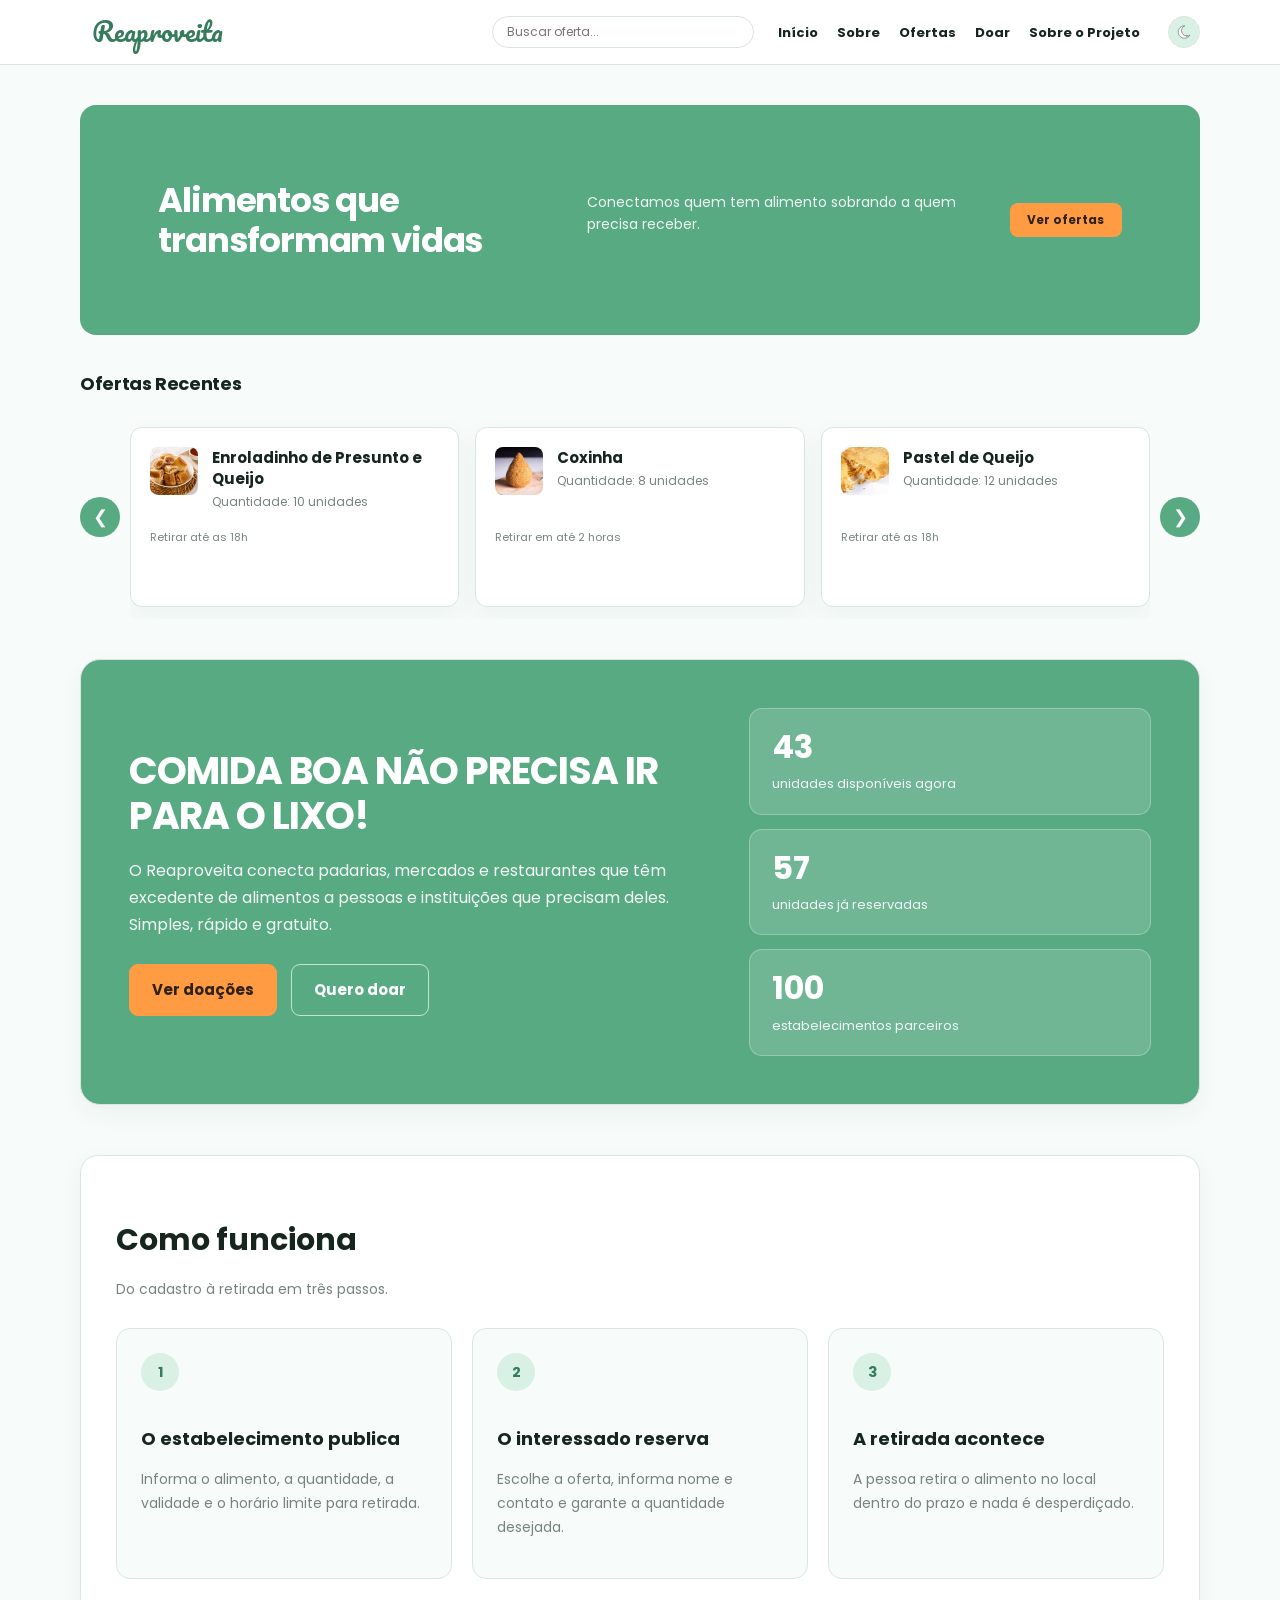
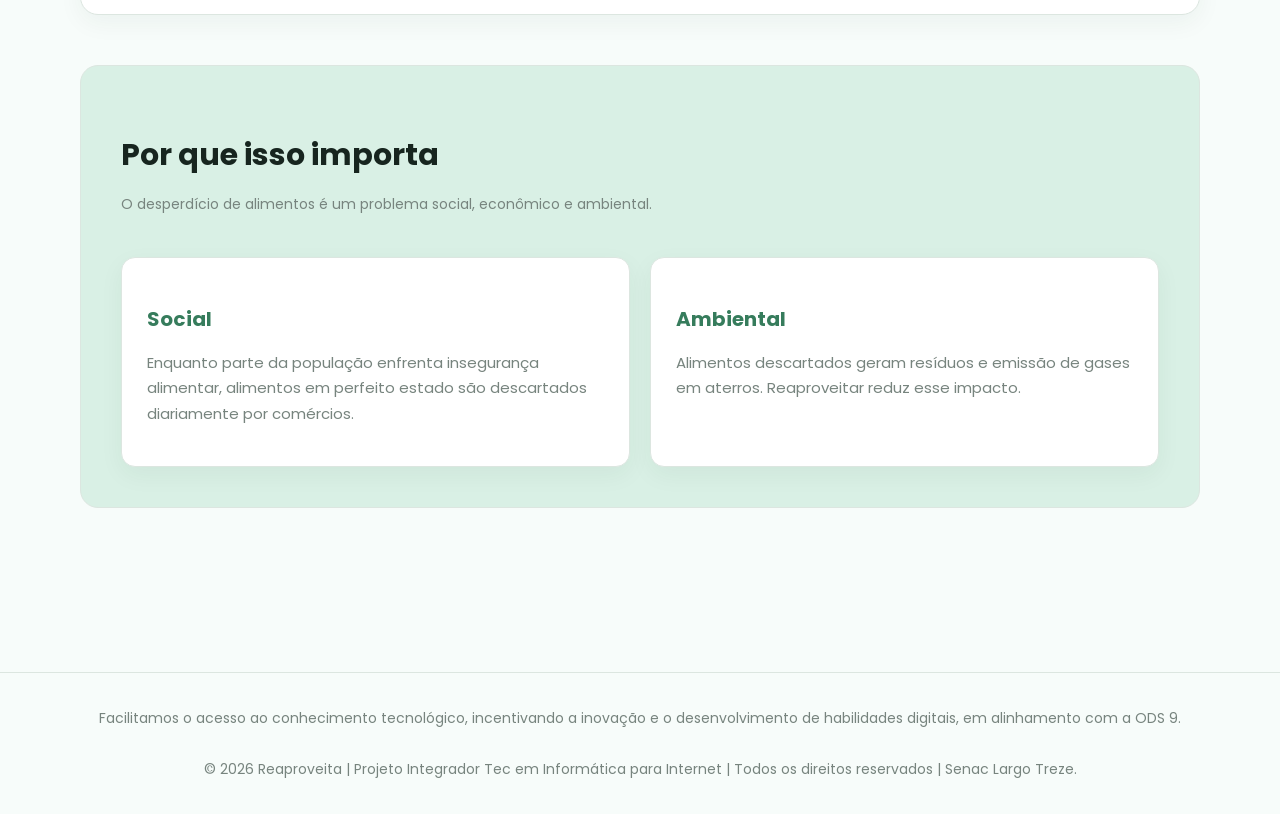
==== index.html @ 5d3aa8cd "ofertas atualizado" ====
<!doctype html>
<html lang="pt-BR">
  <head>
    <title>Reaproveita</title>
    <meta charset="UTF-8" />
    <meta name="viewport" content="width=device-width, initial-scale=1.0" />
    <link rel="stylesheet" href="./css/inicio.css" />
  </head>

  <body>
    <header class="cima">
      <nav class="menu">
        <h1>Reaproveita</h1>

        <div class="caixa-busca">
          <input
            type="text"
            id="campoBusca"
            placeholder="Buscar oferta..."
            class="pesquisa"
          />
          <div id="resultadosBusca" class="resultados-busca"></div>
        </div>

        <div class="linksMenu" id="linksMenu">
          <a href="#guias">Início</a>
          <a href="#Sobre">Sobre</a>
          <a href="html/ofertas.html">Ofertas</a>
          <a href="html/cadastro.html">Doar</a>
          <a href="html/sobreprojeto.html">Sobre o Projeto</a>
        </div>

        <div class="controlesMobile">
          <button id="btnTema" class="btn-tema">
            <img
              id="iconeTema"
              src="./assets/icons/lua.svg"
              alt="Alternar Tema"
              class="img-tema"
            />
          </button>
          <button id="btnMenu" class="btnMenu">&#9776;</button>
        </div>
      </nav>
    </header>

    <main>
      <section id="guias" class="secao">
        <div class="formacao-card">
          <div class="formacao-info">
            <a href="html/ofertas.html">
              <h3>Alimentos que transformam vidas</h3>
              <p>
                Conectamos quem tem alimento sobrando a quem precisa receber.
              </p>
              <div class="cardin">
                <p>Ver ofertas</p>
              </div>
            </a>
          </div>
        </div>
        <h1>Ofertas Recentes</h1>

        <div class="carrossel-container">
          <button id="btnVoltar" class="btn-carrossel">&#10094;</button>

          <div class="cardOfertas" id="sliderOfertas">
            <div class="comidas-item">
              <div class="comidas-info">
                <img
                  src="./assets/img/360_F_105630896_juHF5aD5RMDinjacDCPWgnbR1yLCgklG.webp"
                  alt="Enroladinho de Presunto e Queijo"
                  class="comidas-foto"
                />
                <h2>Enroladinho de Presunto e Queijo</h2>
                <p>Quantidade: 10 unidades</p>
                <span>Retirar até as 18h</span>
              </div>
            </div>

            <div class="comidas-item">
              <div class="comidas-info">
                <img
                  src="./assets/img/images.jfif"
                  alt="Coxinha"
                  class="comidas-foto"
                />
                <h2>Coxinha</h2>
                <p>Quantidade: 8 unidades</p>
                <span>Retirar em até 2 horas</span>
              </div>
            </div>

            <div class="comidas-item">
              <div class="comidas-info">
                <img
                  src="./assets/img/Vvvl530dn0NRUcRizcvdFp7LNiB96g0C30eIQgoT.jpg"
                  alt="Pastel de Queijo"
                  class="comidas-foto"
                />
                <h2>Pastel de Queijo</h2>
                <p>Quantidade: 12 unidades</p>
                <span>Retirar até as 18h</span>
              </div>
            </div>

            <div class="comidas-item">
              <div class="comidas-info">
                <img
                  src="./assets/img/paoqueijo.jpg"
                  alt="Pão de Queijo"
                  class="comidas-foto"
                />
                <h2>Pão de Queijo</h2>
                <p>Quantidade: 15 unidades</p>
                <span>Retirar até as 17h</span>
              </div>
            </div>

            <div class="comidas-item">
              <div class="comidas-info">
                <img
                  src="./assets/img/esfihacarne.avif"
                  alt="Esfiha de Carne"
                  class="comidas-foto"
                />
                <h2>Esfiha de Carne</h2>
                <p>Quantidade: 20 unidades</p>
                <span>Retirar em até 3 horas</span>
              </div>
            </div>

            <div class="comidas-item">
              <div class="comidas-info">
                <img
                  src="./assets/img/cenoura.jfif"
                  alt="Bolo de Cenoura"
                  class="comidas-foto"
                />
                <h2>Bolo de Cenoura</h2>
                <p>Quantidade: 1 bolo</p>
                <span>Retirar até as 19h</span>
              </div>
            </div>

            <div class="comidas-item">
              <div class="comidas-info">
                <img
                  src="./assets/img/torta.webp"
                  alt="Torta de Frango"
                  class="comidas-foto"
                />
                <h2>Torta de Frango</h2>
                <p>Quantidade: 5 fatias</p>
                <span>Retirar até as 16h</span>
              </div>
            </div>

            <div class="comidas-item">
              <div class="comidas-info">
                <img
                  src="./assets/img/croi.jpg"
                  alt="Croissant"
                  class="comidas-foto"
                />
                <h2>Croissant</h2>
                <p>Quantidade: 6 unidades</p>
                <span>Retirar em até 1 hora</span>
              </div>
            </div>

            <div class="comidas-item">
              <div class="comidas-info">
                <img
                  src="./assets/img/quiche.avif"
                  alt="Quiche de Alho-poró"
                  class="comidas-foto"
                />
                <h2>Quiche de Alho-poró</h2>
                <p>Quantidade: 4 fatias</p>
                <span>Retirar até as 20h</span>
              </div>
            </div>
          </div>

          <button id="btnAvancar" class="btn-carrossel">&#10095;</button>
        </div>

        <section class="hero">
          <div>
            <h2>COMIDA BOA NÃO PRECISA IR PARA O LIXO!</h2>
            <p>
              O Reaproveita conecta padarias, mercados e restaurantes que têm
              excedente de alimentos a pessoas e instituições que precisam
              deles. Simples, rápido e gratuito.
            </p>
            <div class="acoes">
              <a class="btn btn-laranja" href="html/ofertas.html"
                >Ver doações</a
              >
              <a class="btn btn-claro" href="html/cadastro.html">Quero doar</a>
            </div>
          </div>
          <div class="hero-numeros">
            <div class="numero">
              <strong id="numDisponiveis">43</strong
              ><span>unidades disponíveis agora</span>
            </div>
            <div class="numero">
              <strong id="numSalvas">57</strong
              ><span>unidades já reservadas</span>
            </div>
            <div class="numero">
              <strong id="numLocais">100</strong
              ><span>estabelecimentos parceiros</span>
            </div>
          </div>
        </section>

        <section class="funci">
          <h2>Como funciona</h2>
          <p class="subtitulo">Do cadastro à retirada em três passos.</p>
          <div class="grade-3">
            <div class="caixa">
              <span class="passo-num">1</span>
              <h3>O estabelecimento publica</h3>
              <p>
                Informa o alimento, a quantidade, a validade e o horário limite
                para retirada.
              </p>
            </div>
            <div class="caixa">
              <span class="passo-num">2</span>
              <h3>O interessado reserva</h3>
              <p>
                Escolhe a oferta, informa nome e contato e garante a quantidade
                desejada.
              </p>
            </div>
            <div class="caixa">
              <span class="passo-num">3</span>
              <h3>A retirada acontece</h3>
              <p>
                A pessoa retira o alimento no local dentro do prazo e nada é
                desperdiçado.
              </p>
            </div>
          </div>
        </section>

        <section id="Sobre" class="sobre">
          <div class="set">
            <div class="dell">
              <h2>Por que isso importa</h2>
              <p class="subtitulo">
                O desperdício de alimentos é um problema social, econômico e
                ambiental.
              </p>
            </div>

            <div class="grade-2">
              <div class="caixa">
                <h3>Social</h3>
                <p>
                  Enquanto parte da população enfrenta insegurança alimentar,
                  alimentos em perfeito estado são descartados diariamente por
                  comércios.
                </p>
              </div>

              <div class="caixa">
                <h3>Ambiental</h3>
                <p>
                  Alimentos descartados geram resíduos e emissão de gases em
                  aterros. Reaproveitar reduz esse impacto.
                </p>
              </div>
            </div>
          </div>
        </section>
      </section>
    </main>

    <footer id="suporte" class="rodape">
      <p>
        Facilitamos o acesso ao conhecimento tecnológico, incentivando a
        inovação e o desenvolvimento de habilidades digitais, em alinhamento com
        a ODS 9.
      </p>
      <p>
        &copy; 2026 Reaproveita | Projeto Integrador Tec em Informática para
        Internet | Todos os direitos reservados | Senac Largo Treze.
      </p>
    </footer>
    <div id="modalReserva" class="modal-overlay">
      <div class="modal-box">
        <button id="fecharModal" class="btn-fechar">&times;</button>
        <div class="modal-conteudo">
          <img id="modalImg" src="" alt="Produto" class="modal-img" />
          <div class="modal-info">
            <h2 id="modalTitulo">Nome do Produto</h2>
            <p id="modalDesc">Descrição...</p>
            <form class="form-reserva">
              <input type="text" placeholder="Seu Nome" required />
              <input type="tel" placeholder="Seu WhatsApp" required />
              <button
                type="button"
                class="btn btn-laranja w-100"
                id="btnConfirmarReserva"
              >
                Confirmar Reserva
              </button>
            </form>
          </div>
        </div>
      </div>
    </div>
    <script src="./javascript/script.js"></script>
  </body>
</html>
---- css/inicio.css ----
@import url("../css/base.css");

.secao {
  padding: 40px 0 64px;
}

.secao > h2:empty {
  display: none;
}

.secao > h1 {
  margin: 35px 0 16px;
  font-size: 18px;
  font-weight: 600;
  letter-spacing: -0.02em;
}

.hero {
  display: flex;
  align-items: center;
  justify-content: space-between;
  gap: 40px;
  margin: 40px 0;
  padding: 48px;
  background: var(--verde);
  color: #ffffff;
  border: 1px solid var(--borda);
  border-radius: 20px;
  box-shadow: var(--sombra);
}

.hero > div:first-child {
  flex: 1.3;
}

.hero h2 {
  max-width: 580px;
  margin: 0 0 18px;
  font-size: 38px;
  line-height: 1.2;
  letter-spacing: -1px;
}

.hero p {
  max-width: 580px;
  margin: 0 0 26px;
  color: rgb(255 255 255 / 92%);
  font-size: 16px;
  line-height: 1.7;
}

.hero .acoes {
  display: flex;
  align-items: center;
  gap: 14px;
}

.hero .btn {
  display: inline-block;
  padding: 13px 22px;
  border: 1px solid transparent;
  border-radius: 9px;
  font-size: 15px;
  font-weight: 700;
  text-align: center;
  text-decoration: none;
  transition:
    transform 0.2s,
    background 0.2s;
}

.hero .btn:hover {
  transform: translateY(-3px);
}

.hero .btn-laranja {
  background: var(--laranja);
  color: #302116;
  border-color: var(--laranja);
}

.hero .btn-laranja:hover {
  background: #ffad61;
}

.hero .btn-claro {
  background: transparent;
  color: #ffffff;
  border-color: rgb(255 255 255 / 65%);
}

.hero .btn-claro:hover {
  background: rgb(255 255 255 / 12%);
}

.hero-numeros {
  flex: 0.9;
  display: flex;
  flex-direction: column;
  gap: 14px;
}

.hero .numero {
  padding: 19px 22px;
  background: rgb(255 255 255 / 15%);
  border: 1px solid rgb(255 255 255 / 25%);
  border-radius: 13px;
  transition:
    background 0.2s,
    transform 0.2s;
}

.hero .numero:hover {
  background: rgb(255 255 255 / 23%);
  transform: translateX(4px);
}

.hero .numero strong {
  display: block;
  margin-bottom: 6px;
  font-size: 32px;
  font-weight: 800;
  line-height: 1.2;
}

.hero .numero span {
  color: rgb(255 255 255 / 90%);
  font-size: 13px;
  line-height: 1.5;
}

.formacao-card {
  display: flex;
  min-height: 230px;
  align-items: center;
  padding: 38px 7%;
  overflow: hidden;
  border-radius: 16px;
  background: var(--verde);
  color: #ffffff;
}

.formacao-info {
  width: 100%;
}

.formacao-info > a {
  display: flex;
  flex-wrap: wrap;
  align-items: center;
  justify-content: space-between;
  column-gap: 5%;
  color: inherit;
  text-decoration: none;
}

.formacao-info h3 {
  flex: 1 1 45%;
  max-width: 380px;
  margin: 0;
  font-size: clamp(25px, 3vw, 34px);
  font-weight: 700;
  line-height: 1.18;
  letter-spacing: -0.035em;
}

.formacao-info > a > p {
  flex: 1 1 35%;
  margin: 0 0 14px;
  color: rgb(255 255 255 / 90%);
  font-size: 14px;
}

.cardin {
  margin-left: auto;
  min-width: 112px;
  padding: 7px 16px;
  border-radius: 8px;
  background: var(--laranja);
  color: #302116;
  text-align: center;
  transition:
    background 160ms,
    transform 160ms;
}

.formacao-info > a:hover .cardin {
  transform: translateY(-2px);
  background: #ffad62;
}

.cardin p {
  margin: 0;
  font-size: 12px;
  font-weight: 700;
}

.carrossel-container {
  display: flex;
  align-items: center;
  position: relative;
  width: 100%;
  margin-top: 10px;
  gap: 10px;
}

.btn-carrossel {
  display: flex;
  flex-shrink: 0;
  align-items: center;
  justify-content: center;
  width: 40px;
  height: 40px;
  border: none;
  border-radius: 50%;
  background: var(--verde);
  color: #ffffff;
  font-size: 18px;
  cursor: pointer;
  transition: background 160ms;
}

.btn-carrossel:hover {
  background: var(--verde-escuro);
}

#btnVoltar,
#btnAvancar {
  margin: 0;
}

.cardOfertas {
  display: flex;
  flex: 10;
  min-width: 0;
  gap: 16px;
  overflow-x: hidden;
  scroll-behavior: smooth;
  padding-top: 12px;
  padding-bottom: 12px;
}

.cardOfertas.arrastando {
  scroll-behavior: auto;
  cursor: grab;
}

.cardOfertas.arrastando:active {
  cursor: grabbing;
}

.comidas-item {
  flex: 0 0 calc((100% - 32px) / 3);
  min-width: 0;
  min-height: 180px;
  padding: 19px;
  border: 1px solid var(--borda);
  border-radius: 12px;
  background: var(--branco);
  box-shadow: var(--sombra);
  transition:
    border-color 160ms,
    transform 160ms,
    background 200ms;
  user-select: none;
}

.comidas-item:hover {
  transform: translateY(-1.5px);
  border-color: var(--verde);
}

.comidas-info {
  position: relative;
  min-height: 100px;
  padding-left: 62px;
  padding-bottom: 22px;
}

.comidas-foto {
  position: absolute;
  top: 0;
  left: 0;
  width: 48px;
  height: 48px;
  border-radius: 8px;
  object-fit: cover;
}

.comidas-info h2 {
  margin: 0 0 3px;
  font-size: 15px;
  font-weight: 600;
  line-height: 1.4;
}

.comidas-info p {
  margin: 0;
  color: var(--texto-suave);
  font-size: 12px;
}

.comidas-info span {
  position: absolute;
  bottom: 0;
  left: 0;
  color: var(--texto-suave);
  font-size: 11px;
}

.funci {
  margin: 50px 0;
  padding: 35px;
  background: var(--branco);
  border: 1px solid var(--borda);
  border-radius: 18px;
  box-shadow: var(--sombra);
}

.funci > h2 {
  margin-bottom: 10px;
  color: var(--texto);
  font-size: 30px;
}

.funci .subtitulo {
  margin-bottom: 28px;
  color: var(--texto-suave);
  line-height: 1.6;
}

.funci .grade-3 {
  display: flex;
  gap: 20px;
}

.funci .caixa {
  flex: 1;
  padding: 24px;
  background: var(--fundo);
  border: 1px solid var(--borda);
  border-radius: 14px;
  transition:
    transform 0.2s,
    box-shadow 0.2s;
}

.funci .caixa:hover {
  transform: translateY(-4px);
  box-shadow: var(--sombra);
}

.funci .passo-num {
  display: inline-flex;
  align-items: center;
  justify-content: center;
  width: 38px;
  height: 38px;
  margin-bottom: 16px;
  background: var(--verde-claro);
  color: var(--verde-escuro);
  border-radius: 50%;
  font-weight: 800;
}

.funci .caixa h3 {
  margin-bottom: 10px;
  color: var(--texto);
  font-size: 18px;
}

.funci .caixa p {
  color: var(--texto-suave);
  font-size: 14px;
  line-height: 1.7;
}

.sobre {
  margin: 50px 0;
  padding: 40px;
  background: var(--verde-claro);
  border: 1px solid var(--borda);
  border-radius: 18px;
}

.sobre .set {
  display: flex;
  flex-direction: column;
  gap: 28px;
}

.sobre .dell h2 {
  margin-bottom: 10px;
  color: var(--texto);
  font-size: 30px;
}

.sobre .subtitulo {
  color: var(--texto-suave);
  line-height: 1.6;
}

.sobre .grade-2 {
  display: flex;
  gap: 20px;
}

.sobre .caixa {
  flex: 1;
  padding: 25px;
  background: var(--branco);
  border: 1px solid var(--borda);
  border-radius: 14px;
  box-shadow: var(--sombra);
  transition: transform 0.2s;
}

.sobre .caixa:hover {
  transform: translateY(-4px);
}

.sobre .caixa h3 {
  margin-bottom: 12px;
  color: var(--verde-escuro);
  font-size: 20px;
}

.sobre .caixa p {
  color: var(--texto-suave);
  font-size: 15px;
  line-height: 1.7;
}

body.modo-escuro .hero {
  background: var(--branco);
  color: var(--texto);
  border-color: var(--borda);
}

body.modo-escuro .hero p,
body.modo-escuro .hero .numero span {
  color: var(--texto-suave);
}

body.modo-escuro .hero .numero {
  background: var(--fundo);
  border-color: var(--borda);
}

body.modo-escuro .hero .numero:hover {
  background: var(--verde-claro);
}

body.modo-escuro .hero .btn-claro {
  color: var(--texto);
  border-color: var(--borda);
}

body.modo-escuro .funci,
body.modo-escuro .sobre {
  background: var(--branco);
}

body.modo-escuro .funci .caixa,
body.modo-escuro .sobre .caixa {
  background: var(--fundo);
}

@media (max-width: 768px) {
  .menu {
    gap: 12px;
    padding: 16px 24px;
  }

  .btn-tema {
    order: 2;
    margin-left: auto;
  }

  .caixa-busca {
    order: 3;
    width: 100%;
  }

  .menu a {
    order: 4;
    flex: 1 1 30%;
    text-align: center;
    padding: 8px 0;
    font-size: 13px;
    margin: 0;
  }

  .btn-carrossel {
    display: none;
  }

  .cardOfertas {
    overflow-x: auto;
    padding-bottom: 16px;
    gap: 16px;
    scroll-snap-type: x mandatory;
  }

  .comidas-item {
    flex: 0 0 85%;
    scroll-snap-align: center;
  }
}

@media (max-width: 480px) {
  .comidas-item {
    flex: 0 0 95%;
  }
}
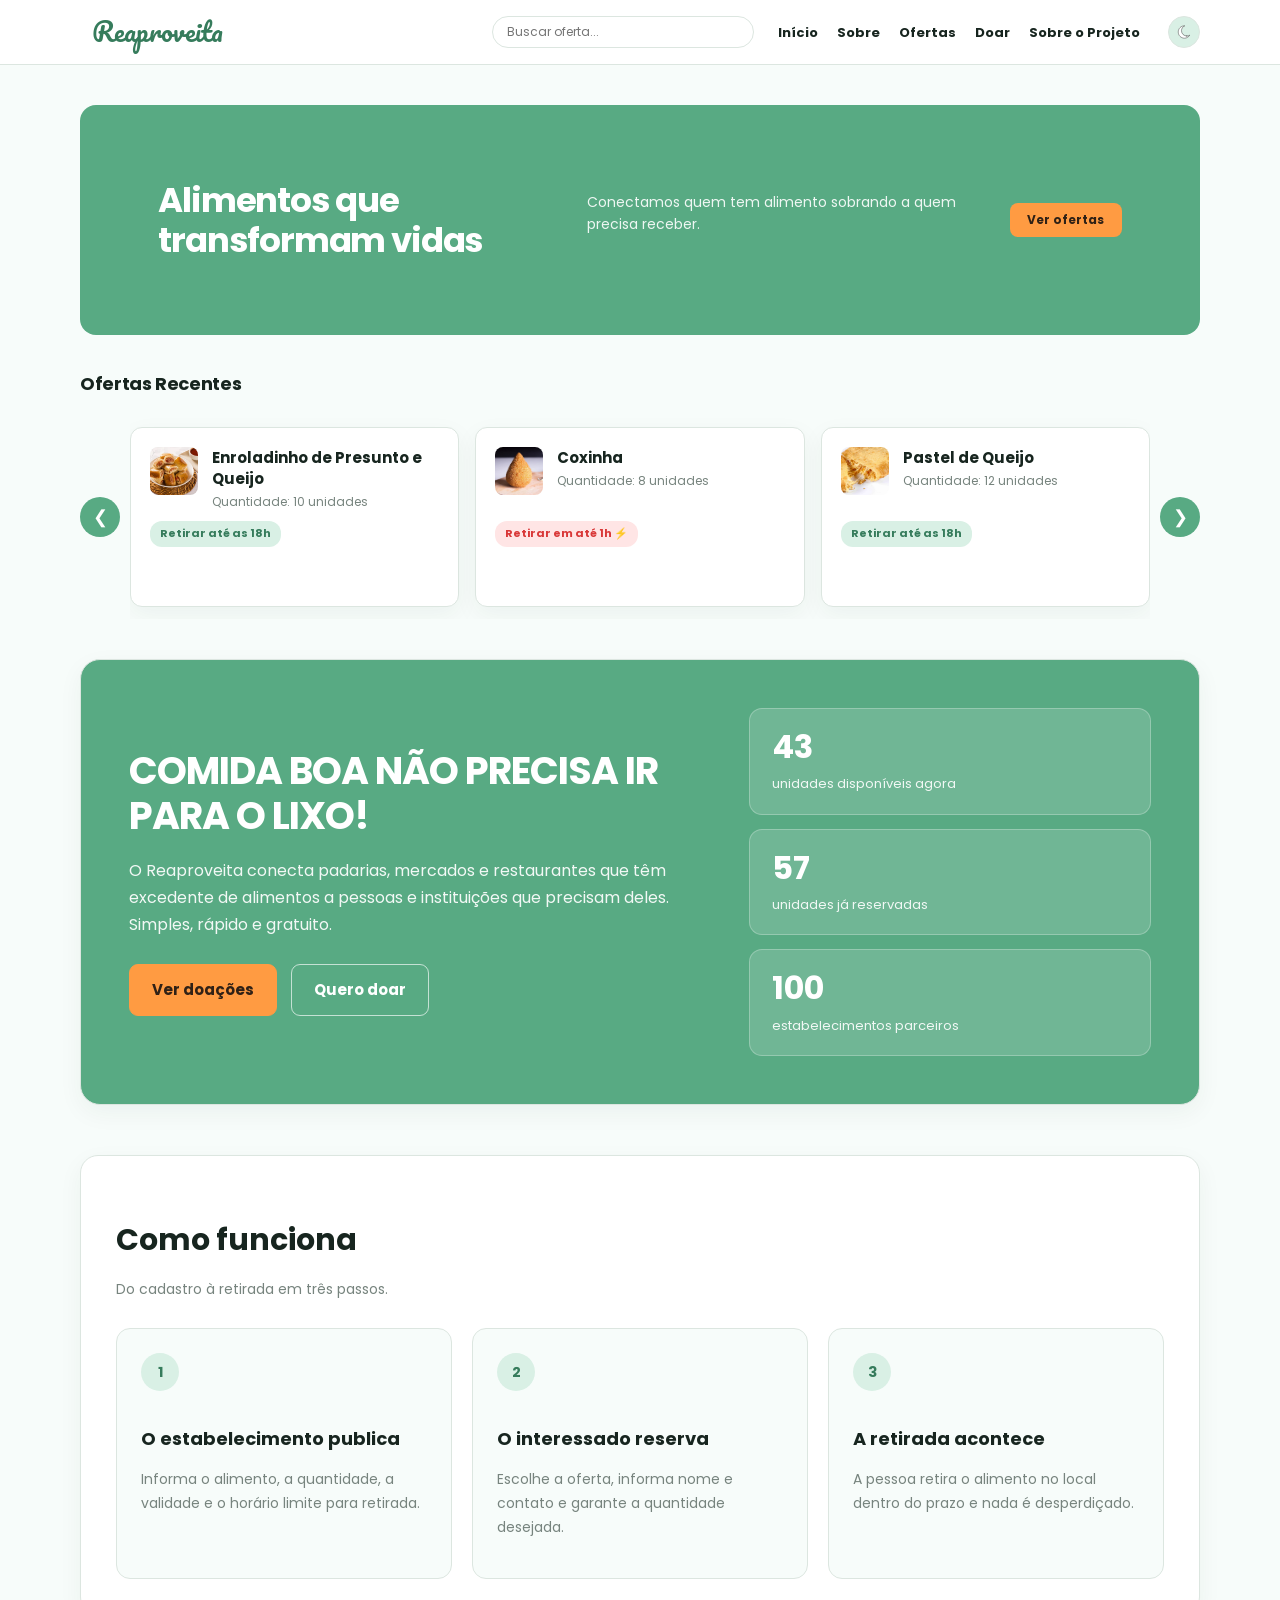
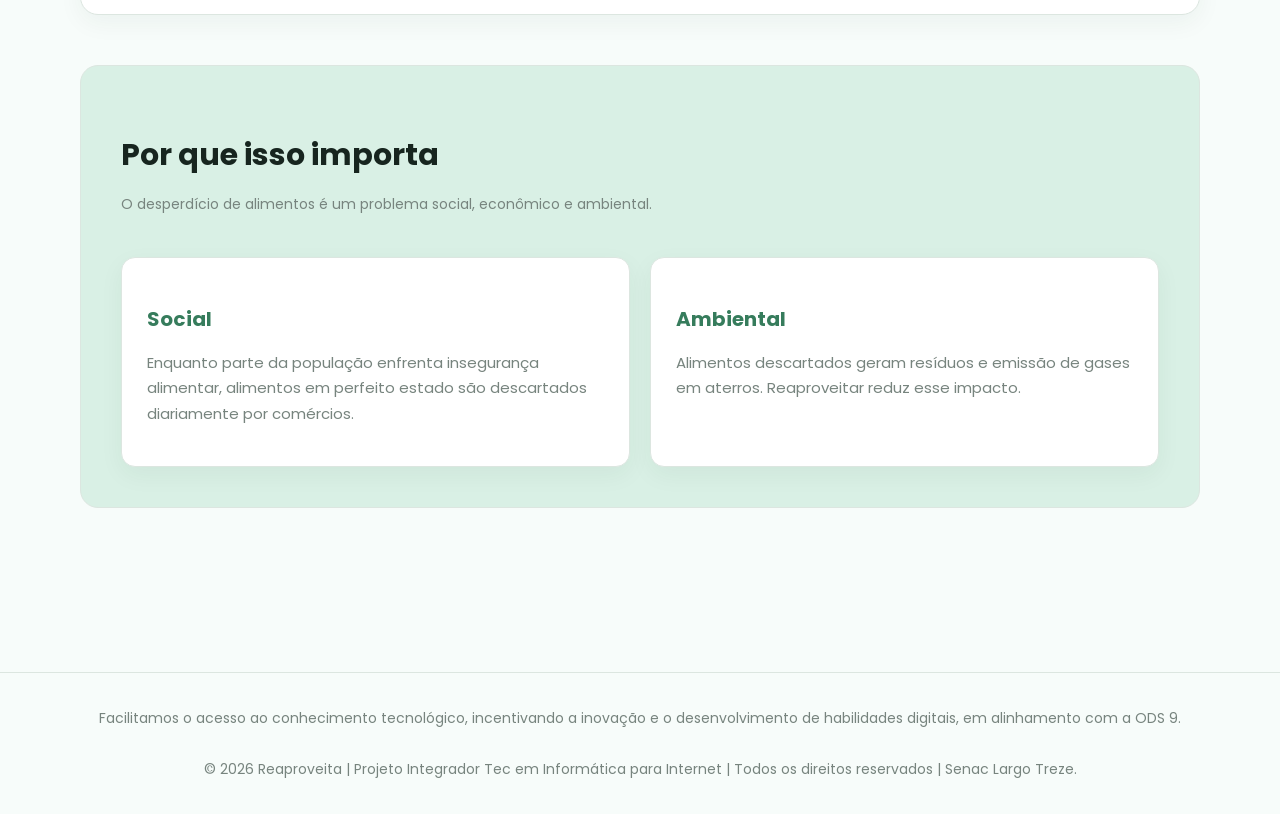
==== commit 35639e24: "barra de pesquisa atualizada + design" ====
--- a/index.html
+++ b/index.html
@@ -1,320 +1,270 @@
 <!doctype html>
 <html lang="pt-BR">
-  <head>
-    <title>Reaproveita</title>
-    <meta charset="UTF-8" />
-    <meta name="viewport" content="width=device-width, initial-scale=1.0" />
-    <link rel="stylesheet" href="./css/inicio.css" />
-  </head>
-
-  <body>
-    <header class="cima">
-      <nav class="menu">
-        <h1>Reaproveita</h1>
-
-        <div class="caixa-busca">
-          <input
-            type="text"
-            id="campoBusca"
-            placeholder="Buscar oferta..."
-            class="pesquisa"
-          />
-          <div id="resultadosBusca" class="resultados-busca"></div>
-        </div>
-
-        <div class="linksMenu" id="linksMenu">
-          <a href="#guias">Início</a>
-          <a href="#Sobre">Sobre</a>
-          <a href="html/ofertas.html">Ofertas</a>
-          <a href="html/cadastro.html">Doar</a>
-          <a href="html/sobreprojeto.html">Sobre o Projeto</a>
-        </div>
-
-        <div class="controlesMobile">
-          <button id="btnTema" class="btn-tema">
-            <img
-              id="iconeTema"
-              src="./assets/icons/lua.svg"
-              alt="Alternar Tema"
-              class="img-tema"
-            />
-          </button>
-          <button id="btnMenu" class="btnMenu">&#9776;</button>
-        </div>
-      </nav>
-    </header>
-
-    <main>
-      <section id="guias" class="secao">
-        <div class="formacao-card">
-          <div class="formacao-info">
-            <a href="html/ofertas.html">
-              <h3>Alimentos que transformam vidas</h3>
+
+<head>
+  <title>Reaproveita</title>
+  <meta charset="UTF-8" />
+  <meta name="viewport" content="width=device-width, initial-scale=1.0" />
+  <link rel="stylesheet" href="./css/inicio.css" />
+</head>
+
+<body>
+  <header class="cima">
+    <nav class="menu">
+      <h1>Reaproveita</h1>
+
+      <div class="caixa-busca">
+        <input type="text" id="campoBusca" placeholder="Buscar oferta..." class="pesquisa" />
+        <div id="resultadosBusca" class="resultados-busca"></div>
+      </div>
+
+      <div class="linksMenu" id="linksMenu">
+        <a href="#guias">Início</a>
+        <a href="#Sobre">Sobre</a>
+        <a href="html/ofertas.html">Ofertas</a>
+        <a href="html/cadastro.html">Doar</a>
+        <a href="html/sobreprojeto.html">Sobre o Projeto</a>
+      </div>
+
+      <div class="controlesMobile">
+        <button id="btnTema" class="btn-tema">
+          <img id="iconeTema" src="./assets/icons/lua.svg" alt="Alternar Tema" class="img-tema" />
+        </button>
+        <button id="btnMenu" class="btnMenu">&#9776;</button>
+      </div>
+    </nav>
+  </header>
+
+  <main>
+    <section id="guias" class="secao">
+      <div class="formacao-card">
+        <div class="formacao-info">
+          <a href="html/ofertas.html">
+            <h3>Alimentos que transformam vidas</h3>
+            <p>
+              Conectamos quem tem alimento sobrando a quem precisa receber.
+            </p>
+            <div class="cardin">
+              <p>Ver ofertas</p>
+            </div>
+          </a>
+        </div>
+      </div>
+      <h1>Ofertas Recentes</h1>
+
+      <div class="carrossel-container">
+        <button id="btnVoltar" class="btn-carrossel">&#10094;</button>
+
+        <div class="cardOfertas" id="sliderOfertas">
+          <div class="comidas-item">
+            <div class="comidas-info">
+              <img src="./assets/img/360_F_105630896_juHF5aD5RMDinjacDCPWgnbR1yLCgklG.webp"
+                alt="Enroladinho de Presunto e Queijo" class="comidas-foto" />
+              <h2>Enroladinho de Presunto e Queijo</h2>
+              <p>Quantidade: 10 unidades</p>
+              <span class="badge-tempo">Retirar até as 18h</span>
+            </div>
+          </div>
+
+          <div class="comidas-item">
+            <div class="comidas-info">
+              <img src="./assets/img/images.jfif" alt="Coxinha" class="comidas-foto" />
+              <h2>Coxinha</h2>
+              <p>Quantidade: 8 unidades</p>
+              <span class="badge-tempo badge-urgente">Retirar em até 1h ⚡</span>
+            </div>
+          </div>
+
+          <div class="comidas-item">
+            <div class="comidas-info">
+              <img src="./assets/img/Vvvl530dn0NRUcRizcvdFp7LNiB96g0C30eIQgoT.jpg" alt="Pastel de Queijo"
+                class="comidas-foto" />
+              <h2>Pastel de Queijo</h2>
+              <p>Quantidade: 12 unidades</p>
+              <span class="badge-tempo">Retirar até as 18h</span>
+            </div>
+          </div>
+
+          <div class="comidas-item">
+            <div class="comidas-info">
+              <img src="./assets/img/paoqueijo.jpg" alt="Pão de Queijo" class="comidas-foto" />
+              <h2>Pão de Queijo</h2>
+              <p>Quantidade: 15 unidades</p>
+              <span class="badge-tempo">Retirar até as 17h</span>
+            </div>
+          </div>
+
+          <div class="comidas-item">
+            <div class="comidas-info">
+              <img src="./assets/img/esfihacarne.avif" alt="Esfiha de Carne" class="comidas-foto" />
+              <h2>Esfiha de Carne</h2>
+              <p>Quantidade: 20 unidades</p>
+              <span class="badge-tempo">Retirar em até 3 horas</span>
+            </div>
+          </div>
+
+          <div class="comidas-item">
+            <div class="comidas-info">
+              <img src="./assets/img/cenoura.jfif" alt="Bolo de Cenoura" class="comidas-foto" />
+              <h2>Bolo de Cenoura</h2>
+              <p>Quantidade: 1 bolo</p>
+              <span class="badge-tempo">Retirar até as 19h</span>
+            </div>
+          </div>
+
+          <div class="comidas-item">
+            <div class="comidas-info">
+              <img src="./assets/img/torta.webp" alt="Torta de Frango" class="comidas-foto" />
+              <h2>Torta de Frango</h2>
+              <p>Quantidade: 5 fatias</p>
+              <span class="badge-tempo">Retirar até as 16h</span>
+            </div>
+          </div>
+
+          <div class="comidas-item">
+            <div class="comidas-info">
+              <img src="./assets/img/croi.jpg" alt="Croissant" class="comidas-foto" />
+              <h2>Croissant</h2>
+              <p>Quantidade: 6 unidades</p>
+              <span class="badge-tempo badge-urgente">Retirar em até 2h ⚡</span>
+            </div>
+          </div>
+
+          <div class="comidas-item">
+            <div class="comidas-info">
+              <img src="./assets/img/quiche.avif" alt="Quiche de Alho-poró" class="comidas-foto" />
+              <h2>Quiche de Alho-poró</h2>
+              <p>Quantidade: 4 fatias</p>
+              <span class="badge-tempo">Retirar até as 20h</span>
+            </div>
+          </div>
+        </div>
+
+        <button id="btnAvancar" class="btn-carrossel">&#10095;</button>
+      </div>
+
+      <section class="hero">
+        <div>
+          <h2>COMIDA BOA NÃO PRECISA IR PARA O LIXO!</h2>
+          <p>
+            O Reaproveita conecta padarias, mercados e restaurantes que têm
+            excedente de alimentos a pessoas e instituições que precisam
+            deles. Simples, rápido e gratuito.
+          </p>
+          <div class="acoes">
+            <a class="btn btn-laranja" href="html/ofertas.html">Ver doações</a>
+            <a class="btn btn-claro" href="html/cadastro.html">Quero doar</a>
+          </div>
+        </div>
+        <div class="hero-numeros">
+          <div class="numero">
+            <strong id="numDisponiveis">43</strong><span>unidades disponíveis agora</span>
+          </div>
+          <div class="numero">
+            <strong id="numSalvas">57</strong><span>unidades já reservadas</span>
+          </div>
+          <div class="numero">
+            <strong id="numLocais">100</strong><span>estabelecimentos parceiros</span>
+          </div>
+        </div>
+      </section>
+
+      <section class="funci">
+        <h2>Como funciona</h2>
+        <p class="subtitulo">Do cadastro à retirada em três passos.</p>
+        <div class="grade-3">
+          <div class="caixa">
+            <span class="passo-num">1</span>
+            <h3>O estabelecimento publica</h3>
+            <p>
+              Informa o alimento, a quantidade, a validade e o horário limite
+              para retirada.
+            </p>
+          </div>
+          <div class="caixa">
+            <span class="passo-num">2</span>
+            <h3>O interessado reserva</h3>
+            <p>
+              Escolhe a oferta, informa nome e contato e garante a quantidade
+              desejada.
+            </p>
+          </div>
+          <div class="caixa">
+            <span class="passo-num">3</span>
+            <h3>A retirada acontece</h3>
+            <p>
+              A pessoa retira o alimento no local dentro do prazo e nada é
+              desperdiçado.
+            </p>
+          </div>
+        </div>
+      </section>
+
+      <section id="Sobre" class="sobre">
+        <div class="set">
+          <div class="dell">
+            <h2>Por que isso importa</h2>
+            <p class="subtitulo">
+              O desperdício de alimentos é um problema social, econômico e
+              ambiental.
+            </p>
+          </div>
+
+          <div class="grade-2">
+            <div class="caixa">
+              <h3>Social</h3>
               <p>
-                Conectamos quem tem alimento sobrando a quem precisa receber.
+                Enquanto parte da população enfrenta insegurança alimentar,
+                alimentos em perfeito estado são descartados diariamente por
+                comércios.
               </p>
-              <div class="cardin">
-                <p>Ver ofertas</p>
-              </div>
-            </a>
-          </div>
-        </div>
-        <h1>Ofertas Recentes</h1>
-
-        <div class="carrossel-container">
-          <button id="btnVoltar" class="btn-carrossel">&#10094;</button>
-
-          <div class="cardOfertas" id="sliderOfertas">
-            <div class="comidas-item">
-              <div class="comidas-info">
-                <img
-                  src="./assets/img/360_F_105630896_juHF5aD5RMDinjacDCPWgnbR1yLCgklG.webp"
-                  alt="Enroladinho de Presunto e Queijo"
-                  class="comidas-foto"
-                />
-                <h2>Enroladinho de Presunto e Queijo</h2>
-                <p>Quantidade: 10 unidades</p>
-                <span>Retirar até as 18h</span>
-              </div>
-            </div>
-
-            <div class="comidas-item">
-              <div class="comidas-info">
-                <img
-                  src="./assets/img/images.jfif"
-                  alt="Coxinha"
-                  class="comidas-foto"
-                />
-                <h2>Coxinha</h2>
-                <p>Quantidade: 8 unidades</p>
-                <span>Retirar em até 2 horas</span>
-              </div>
-            </div>
-
-            <div class="comidas-item">
-              <div class="comidas-info">
-                <img
-                  src="./assets/img/Vvvl530dn0NRUcRizcvdFp7LNiB96g0C30eIQgoT.jpg"
-                  alt="Pastel de Queijo"
-                  class="comidas-foto"
-                />
-                <h2>Pastel de Queijo</h2>
-                <p>Quantidade: 12 unidades</p>
-                <span>Retirar até as 18h</span>
-              </div>
-            </div>
-
-            <div class="comidas-item">
-              <div class="comidas-info">
-                <img
-                  src="./assets/img/paoqueijo.jpg"
-                  alt="Pão de Queijo"
-                  class="comidas-foto"
-                />
-                <h2>Pão de Queijo</h2>
-                <p>Quantidade: 15 unidades</p>
-                <span>Retirar até as 17h</span>
-              </div>
-            </div>
-
-            <div class="comidas-item">
-              <div class="comidas-info">
-                <img
-                  src="./assets/img/esfihacarne.avif"
-                  alt="Esfiha de Carne"
-                  class="comidas-foto"
-                />
-                <h2>Esfiha de Carne</h2>
-                <p>Quantidade: 20 unidades</p>
-                <span>Retirar em até 3 horas</span>
-              </div>
-            </div>
-
-            <div class="comidas-item">
-              <div class="comidas-info">
-                <img
-                  src="./assets/img/cenoura.jfif"
-                  alt="Bolo de Cenoura"
-                  class="comidas-foto"
-                />
-                <h2>Bolo de Cenoura</h2>
-                <p>Quantidade: 1 bolo</p>
-                <span>Retirar até as 19h</span>
-              </div>
-            </div>
-
-            <div class="comidas-item">
-              <div class="comidas-info">
-                <img
-                  src="./assets/img/torta.webp"
-                  alt="Torta de Frango"
-                  class="comidas-foto"
-                />
-                <h2>Torta de Frango</h2>
-                <p>Quantidade: 5 fatias</p>
-                <span>Retirar até as 16h</span>
-              </div>
-            </div>
-
-            <div class="comidas-item">
-              <div class="comidas-info">
-                <img
-                  src="./assets/img/croi.jpg"
-                  alt="Croissant"
-                  class="comidas-foto"
-                />
-                <h2>Croissant</h2>
-                <p>Quantidade: 6 unidades</p>
-                <span>Retirar em até 1 hora</span>
-              </div>
-            </div>
-
-            <div class="comidas-item">
-              <div class="comidas-info">
-                <img
-                  src="./assets/img/quiche.avif"
-                  alt="Quiche de Alho-poró"
-                  class="comidas-foto"
-                />
-                <h2>Quiche de Alho-poró</h2>
-                <p>Quantidade: 4 fatias</p>
-                <span>Retirar até as 20h</span>
-              </div>
-            </div>
-          </div>
-
-          <button id="btnAvancar" class="btn-carrossel">&#10095;</button>
-        </div>
-
-        <section class="hero">
-          <div>
-            <h2>COMIDA BOA NÃO PRECISA IR PARA O LIXO!</h2>
-            <p>
-              O Reaproveita conecta padarias, mercados e restaurantes que têm
-              excedente de alimentos a pessoas e instituições que precisam
-              deles. Simples, rápido e gratuito.
-            </p>
-            <div class="acoes">
-              <a class="btn btn-laranja" href="html/ofertas.html"
-                >Ver doações</a
-              >
-              <a class="btn btn-claro" href="html/cadastro.html">Quero doar</a>
-            </div>
-          </div>
-          <div class="hero-numeros">
-            <div class="numero">
-              <strong id="numDisponiveis">43</strong
-              ><span>unidades disponíveis agora</span>
-            </div>
-            <div class="numero">
-              <strong id="numSalvas">57</strong
-              ><span>unidades já reservadas</span>
-            </div>
-            <div class="numero">
-              <strong id="numLocais">100</strong
-              ><span>estabelecimentos parceiros</span>
-            </div>
-          </div>
-        </section>
-
-        <section class="funci">
-          <h2>Como funciona</h2>
-          <p class="subtitulo">Do cadastro à retirada em três passos.</p>
-          <div class="grade-3">
+            </div>
+
             <div class="caixa">
-              <span class="passo-num">1</span>
-              <h3>O estabelecimento publica</h3>
+              <h3>Ambiental</h3>
               <p>
-                Informa o alimento, a quantidade, a validade e o horário limite
-                para retirada.
+                Alimentos descartados geram resíduos e emissão de gases em
+                aterros. Reaproveitar reduz esse impacto.
               </p>
             </div>
-            <div class="caixa">
-              <span class="passo-num">2</span>
-              <h3>O interessado reserva</h3>
-              <p>
-                Escolhe a oferta, informa nome e contato e garante a quantidade
-                desejada.
-              </p>
-            </div>
-            <div class="caixa">
-              <span class="passo-num">3</span>
-              <h3>A retirada acontece</h3>
-              <p>
-                A pessoa retira o alimento no local dentro do prazo e nada é
-                desperdiçado.
-              </p>
-            </div>
-          </div>
-        </section>
-
-        <section id="Sobre" class="sobre">
-          <div class="set">
-            <div class="dell">
-              <h2>Por que isso importa</h2>
-              <p class="subtitulo">
-                O desperdício de alimentos é um problema social, econômico e
-                ambiental.
-              </p>
-            </div>
-
-            <div class="grade-2">
-              <div class="caixa">
-                <h3>Social</h3>
-                <p>
-                  Enquanto parte da população enfrenta insegurança alimentar,
-                  alimentos em perfeito estado são descartados diariamente por
-                  comércios.
-                </p>
-              </div>
-
-              <div class="caixa">
-                <h3>Ambiental</h3>
-                <p>
-                  Alimentos descartados geram resíduos e emissão de gases em
-                  aterros. Reaproveitar reduz esse impacto.
-                </p>
-              </div>
-            </div>
-          </div>
-        </section>
+          </div>
+        </div>
       </section>
-    </main>
-
-    <footer id="suporte" class="rodape">
-      <p>
-        Facilitamos o acesso ao conhecimento tecnológico, incentivando a
-        inovação e o desenvolvimento de habilidades digitais, em alinhamento com
-        a ODS 9.
-      </p>
-      <p>
-        &copy; 2026 Reaproveita | Projeto Integrador Tec em Informática para
-        Internet | Todos os direitos reservados | Senac Largo Treze.
-      </p>
-    </footer>
-    <div id="modalReserva" class="modal-overlay">
-      <div class="modal-box">
-        <button id="fecharModal" class="btn-fechar">&times;</button>
-        <div class="modal-conteudo">
-          <img id="modalImg" src="" alt="Produto" class="modal-img" />
-          <div class="modal-info">
-            <h2 id="modalTitulo">Nome do Produto</h2>
-            <p id="modalDesc">Descrição...</p>
-            <form class="form-reserva">
-              <input type="text" placeholder="Seu Nome" required />
-              <input type="tel" placeholder="Seu WhatsApp" required />
-              <button
-                type="button"
-                class="btn btn-laranja w-100"
-                id="btnConfirmarReserva"
-              >
-                Confirmar Reserva
-              </button>
-            </form>
-          </div>
+    </section>
+  </main>
+
+  <footer id="suporte" class="rodape">
+    <p>
+      Facilitamos o acesso ao conhecimento tecnológico, incentivando a
+      inovação e o desenvolvimento de habilidades digitais, em alinhamento com
+      a ODS 9.
+    </p>
+    <p>
+      &copy; 2026 Reaproveita | Projeto Integrador Tec em Informática para
+      Internet | Todos os direitos reservados | Senac Largo Treze.
+    </p>
+  </footer>
+  <div id="modalReserva" class="modal-overlay">
+    <div class="modal-box">
+      <button id="fecharModal" class="btn-fechar">&times;</button>
+      <div class="modal-conteudo">
+        <img id="modalImg" src="" alt="Produto" class="modal-img" />
+        <div class="modal-info">
+          <h2 id="modalTitulo">Nome do Produto</h2>
+          <p id="modalDesc">Descrição...</p>
+          <form class="form-reserva">
+            <input type="text" placeholder="Seu Nome" required />
+            <input type="tel" placeholder="Seu WhatsApp" required />
+            <button type="button" class="btn btn-laranja w-100" id="btnConfirmarReserva">
+              Confirmar Reserva
+            </button>
+          </form>
         </div>
       </div>
     </div>
-    <script src="./javascript/script.js"></script>
-  </body>
-</html>
+  </div>
+  <div id="toast" class="toast"></div>
+  <script src="./javascript/app.js"></script>
+</body>
+
+</html>
--- a/css/inicio.css
+++ b/css/inicio.css
@@ -300,12 +300,10 @@
   font-size: 12px;
 }
 
-.comidas-info span {
+.comidas-info .badge-tempo {
   position: absolute;
   bottom: 0;
   left: 0;
-  color: var(--texto-suave);
-  font-size: 11px;
 }
 
 .funci {
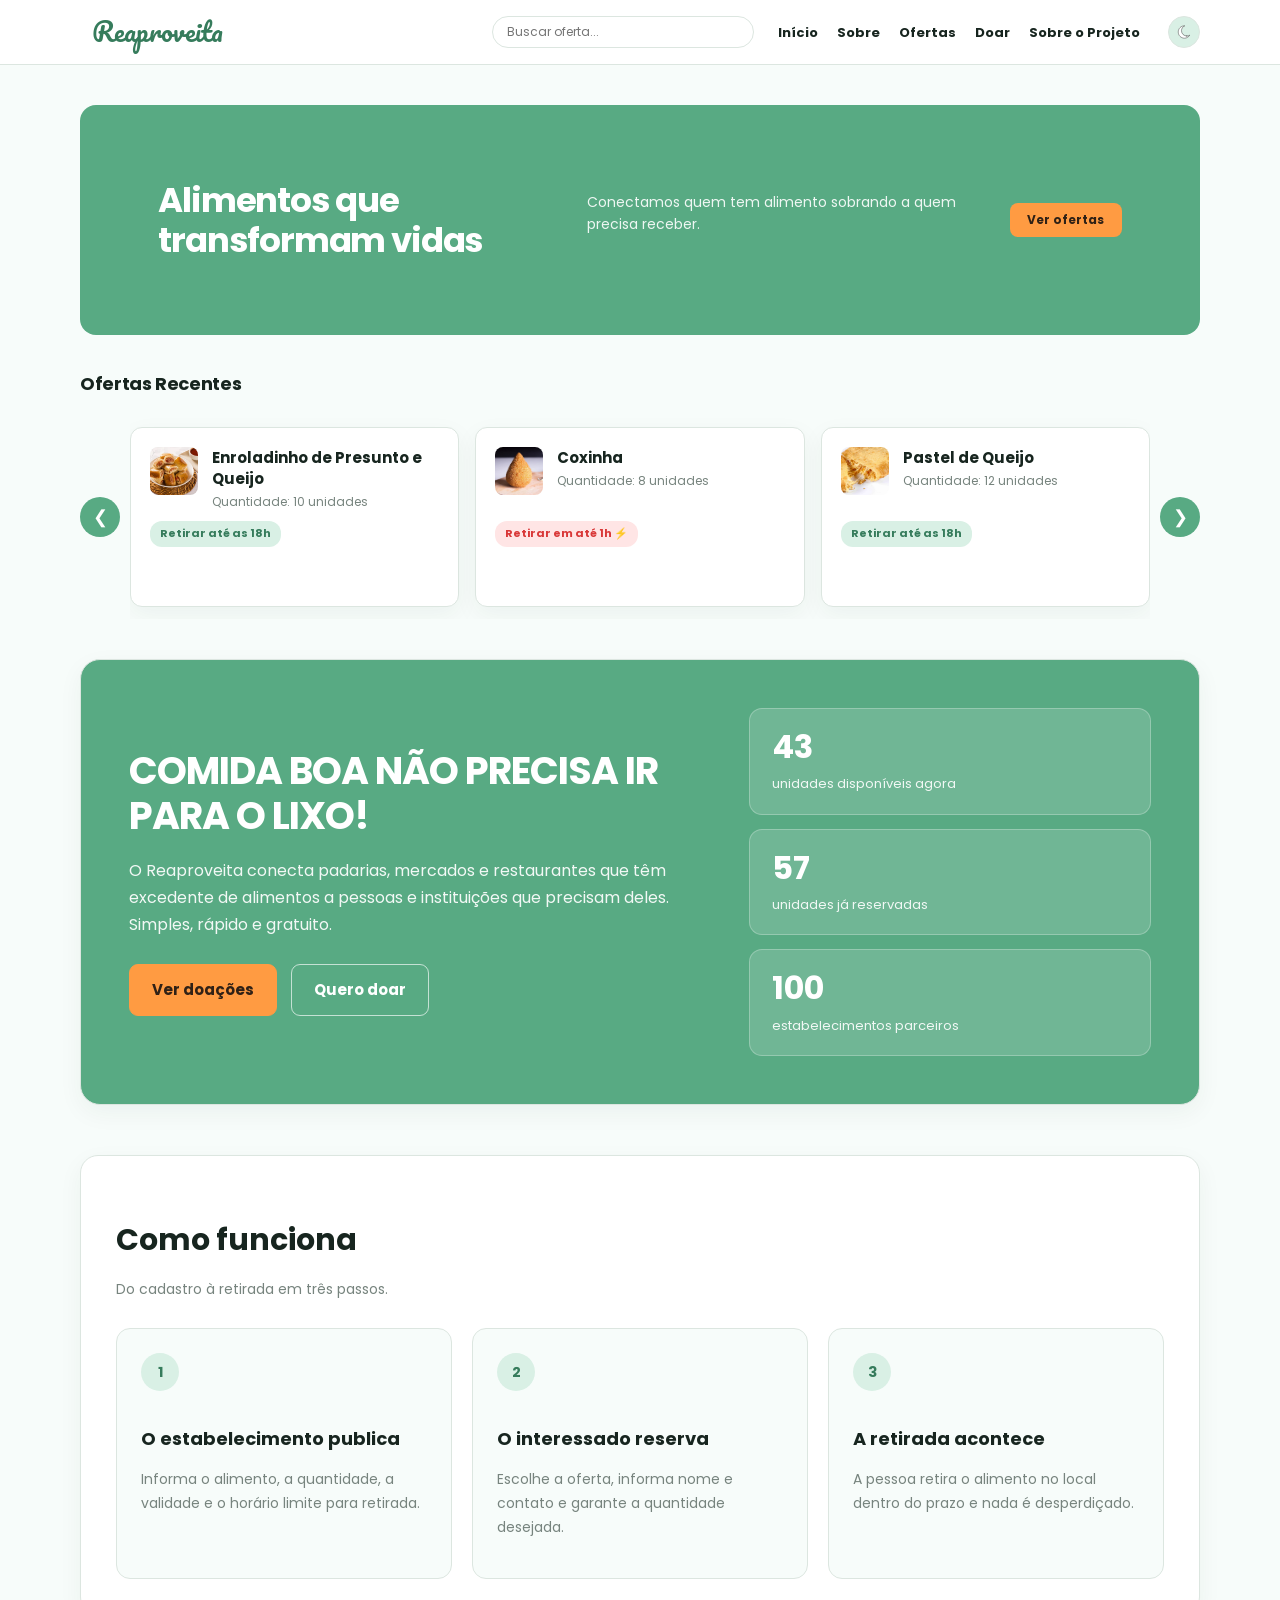
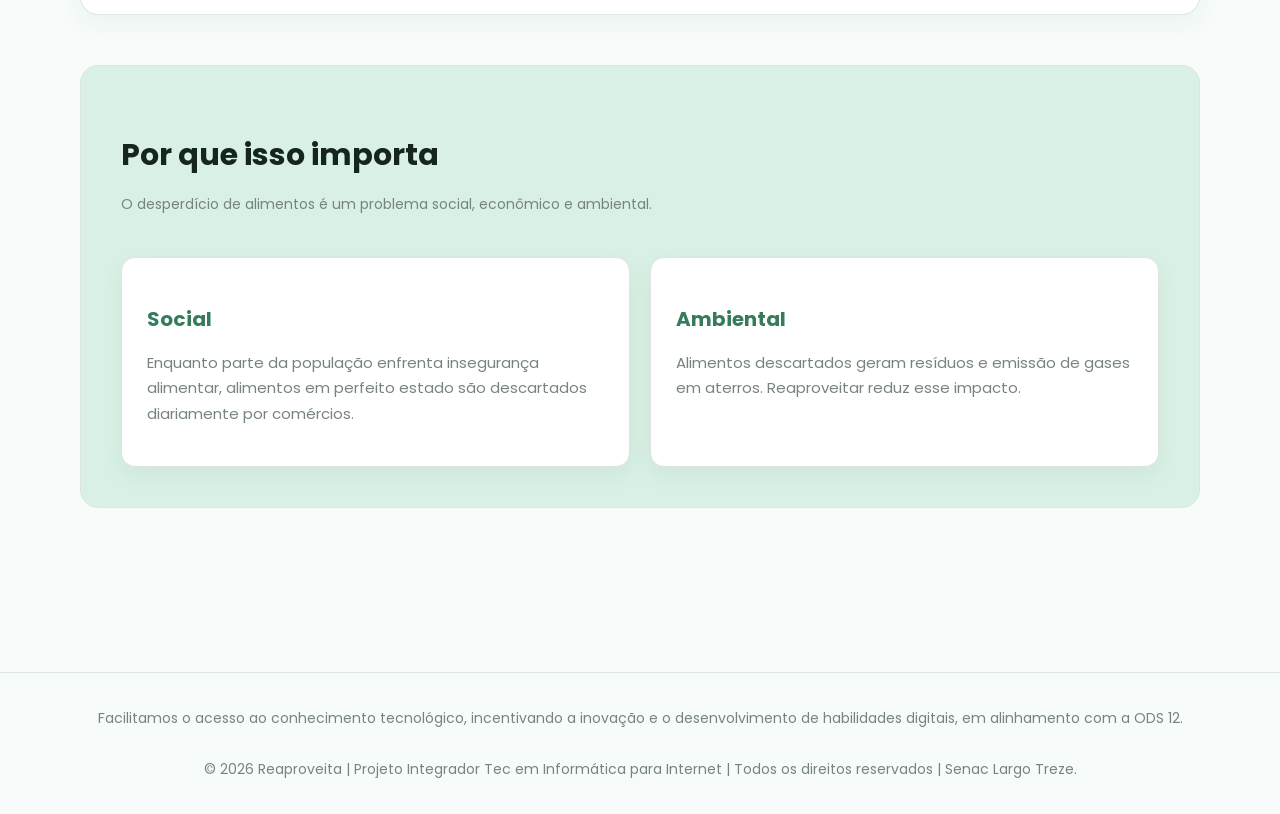
==== commit 2c04db10: "barra de pesquisa atualizada + design" ====
--- a/index.html
+++ b/index.html
@@ -237,7 +237,7 @@
     <p>
       Facilitamos o acesso ao conhecimento tecnológico, incentivando a
       inovação e o desenvolvimento de habilidades digitais, em alinhamento com
-      a ODS 9.
+      a ODS 12.
     </p>
     <p>
       &copy; 2026 Reaproveita | Projeto Integrador Tec em Informática para
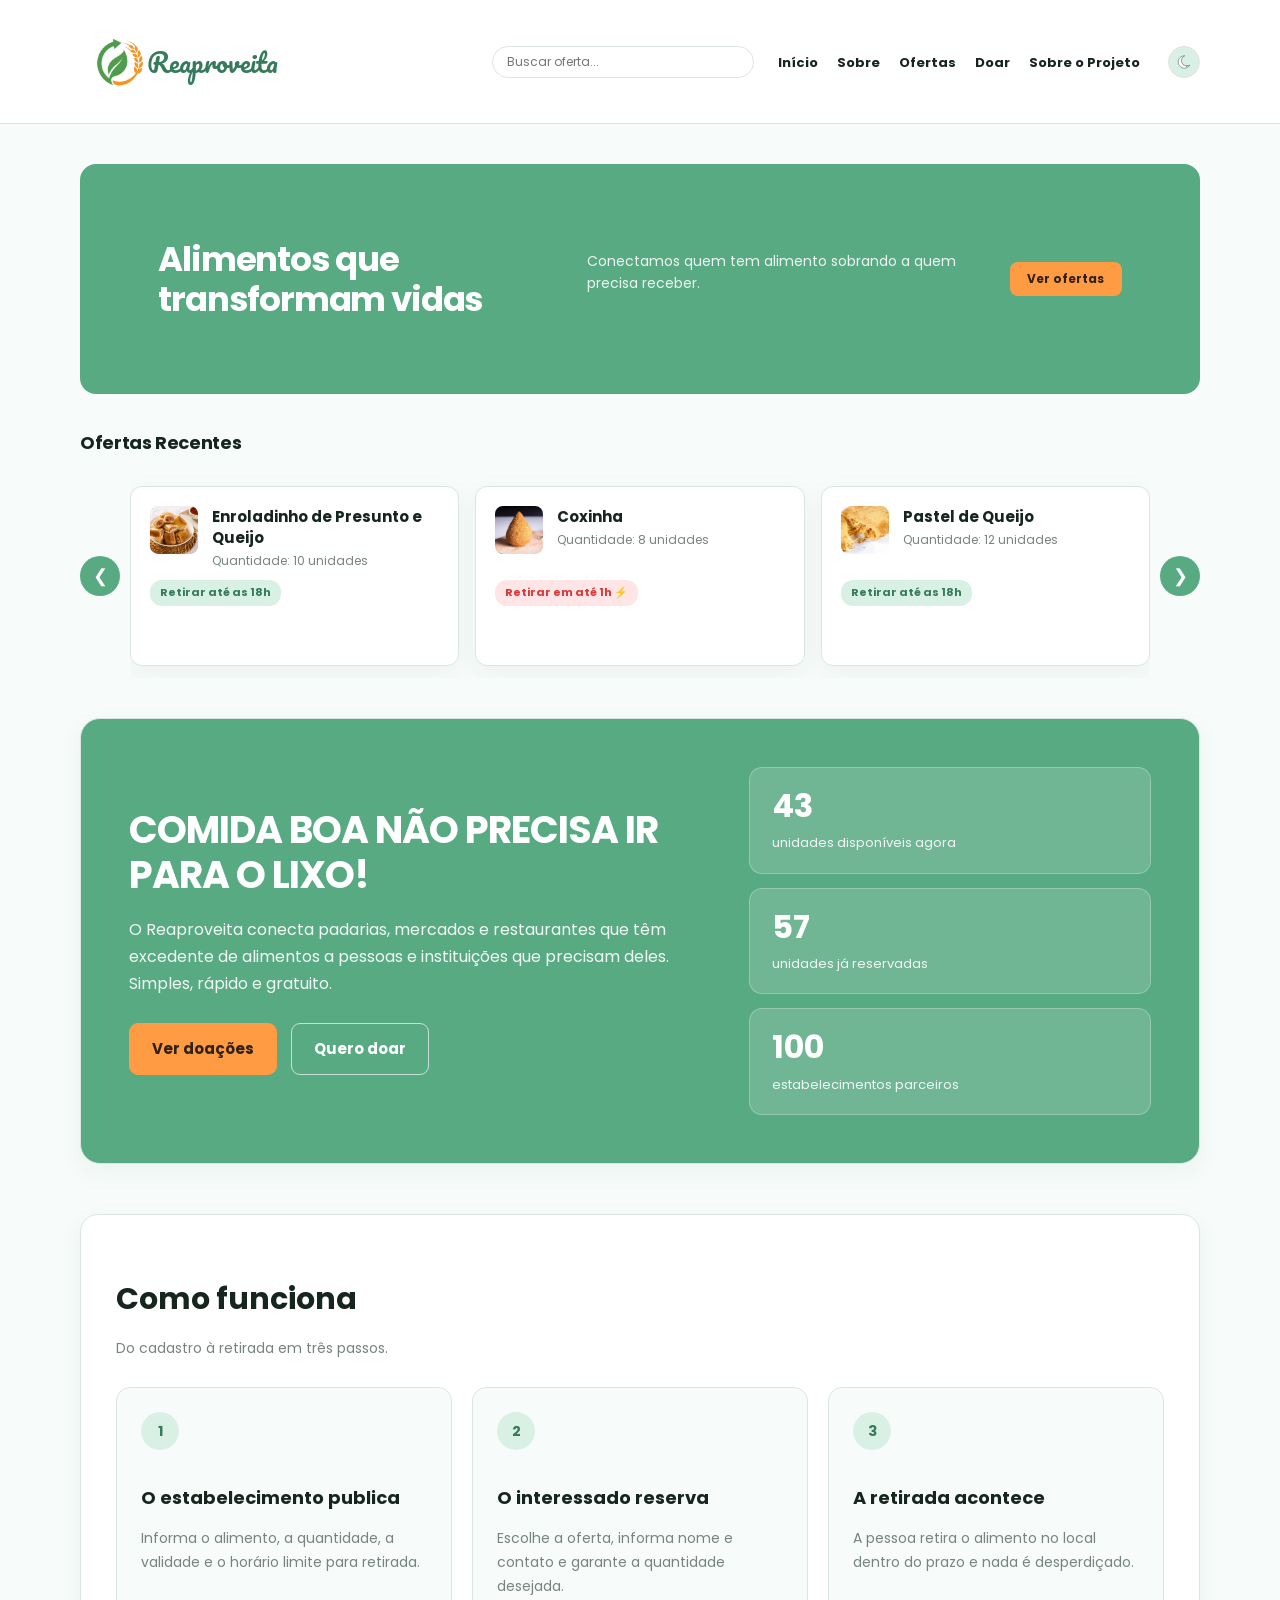
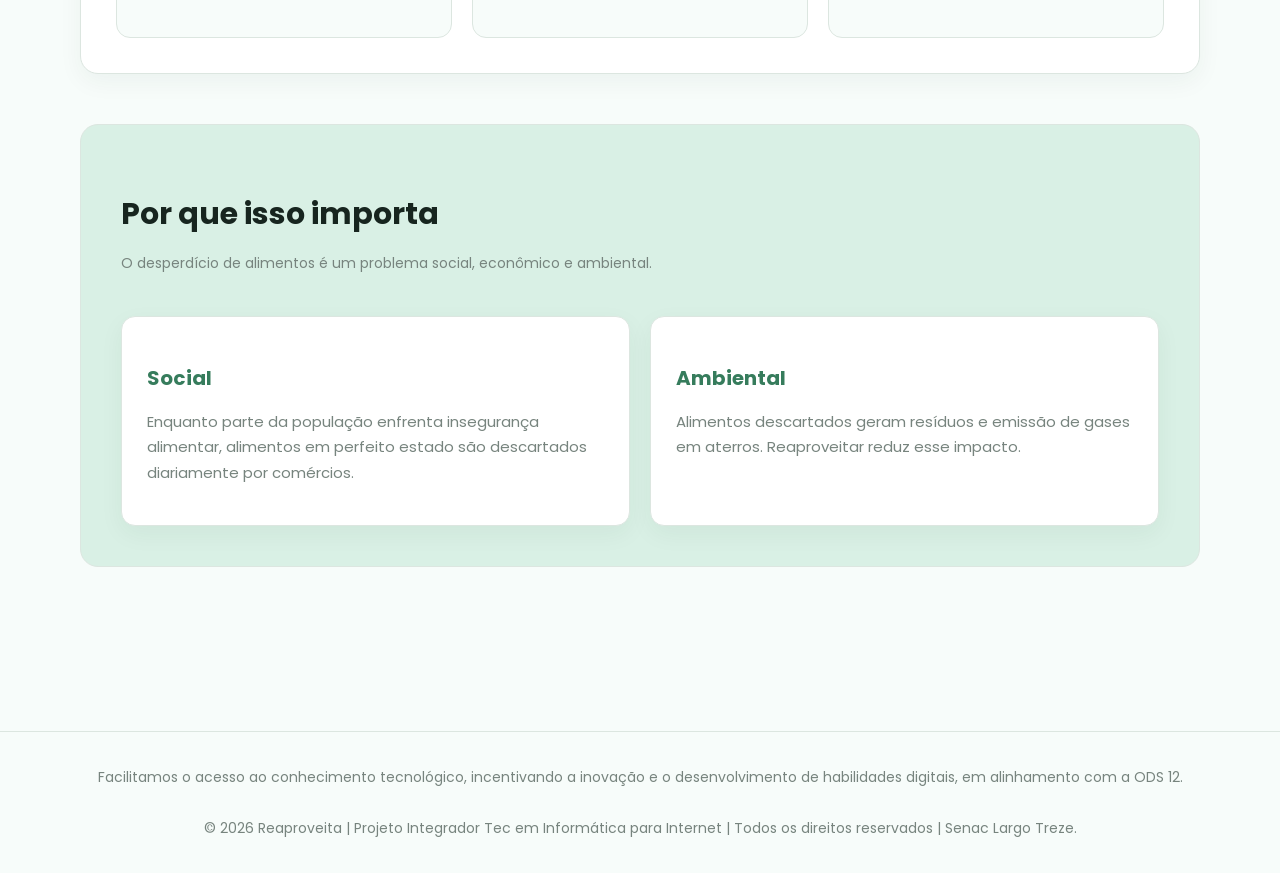
==== commit f54b05a2: "logo add e clicavél" ====
--- a/index.html
+++ b/index.html
@@ -11,8 +11,12 @@
 <body>
   <header class="cima">
     <nav class="menu">
+      <a href="/index.html">
+      <div class="logoReaproveita">
+      <img src="./assets/img/logo_reaproveita.png" alt="Logo Reaproveita">
       <h1>Reaproveita</h1>
-
+      </div>
+    </a>
       <div class="caixa-busca">
         <input type="text" id="campoBusca" placeholder="Buscar oferta..." class="pesquisa" />
         <div id="resultadosBusca" class="resultados-busca"></div>
--- a/css/inicio.css
+++ b/css/inicio.css
@@ -465,30 +465,6 @@
 }
 
 @media (max-width: 768px) {
-  .menu {
-    gap: 12px;
-    padding: 16px 24px;
-  }
-
-  .btn-tema {
-    order: 2;
-    margin-left: auto;
-  }
-
-  .caixa-busca {
-    order: 3;
-    width: 100%;
-  }
-
-  .menu a {
-    order: 4;
-    flex: 1 1 30%;
-    text-align: center;
-    padding: 8px 0;
-    font-size: 13px;
-    margin: 0;
-  }
-
   .btn-carrossel {
     display: none;
   }
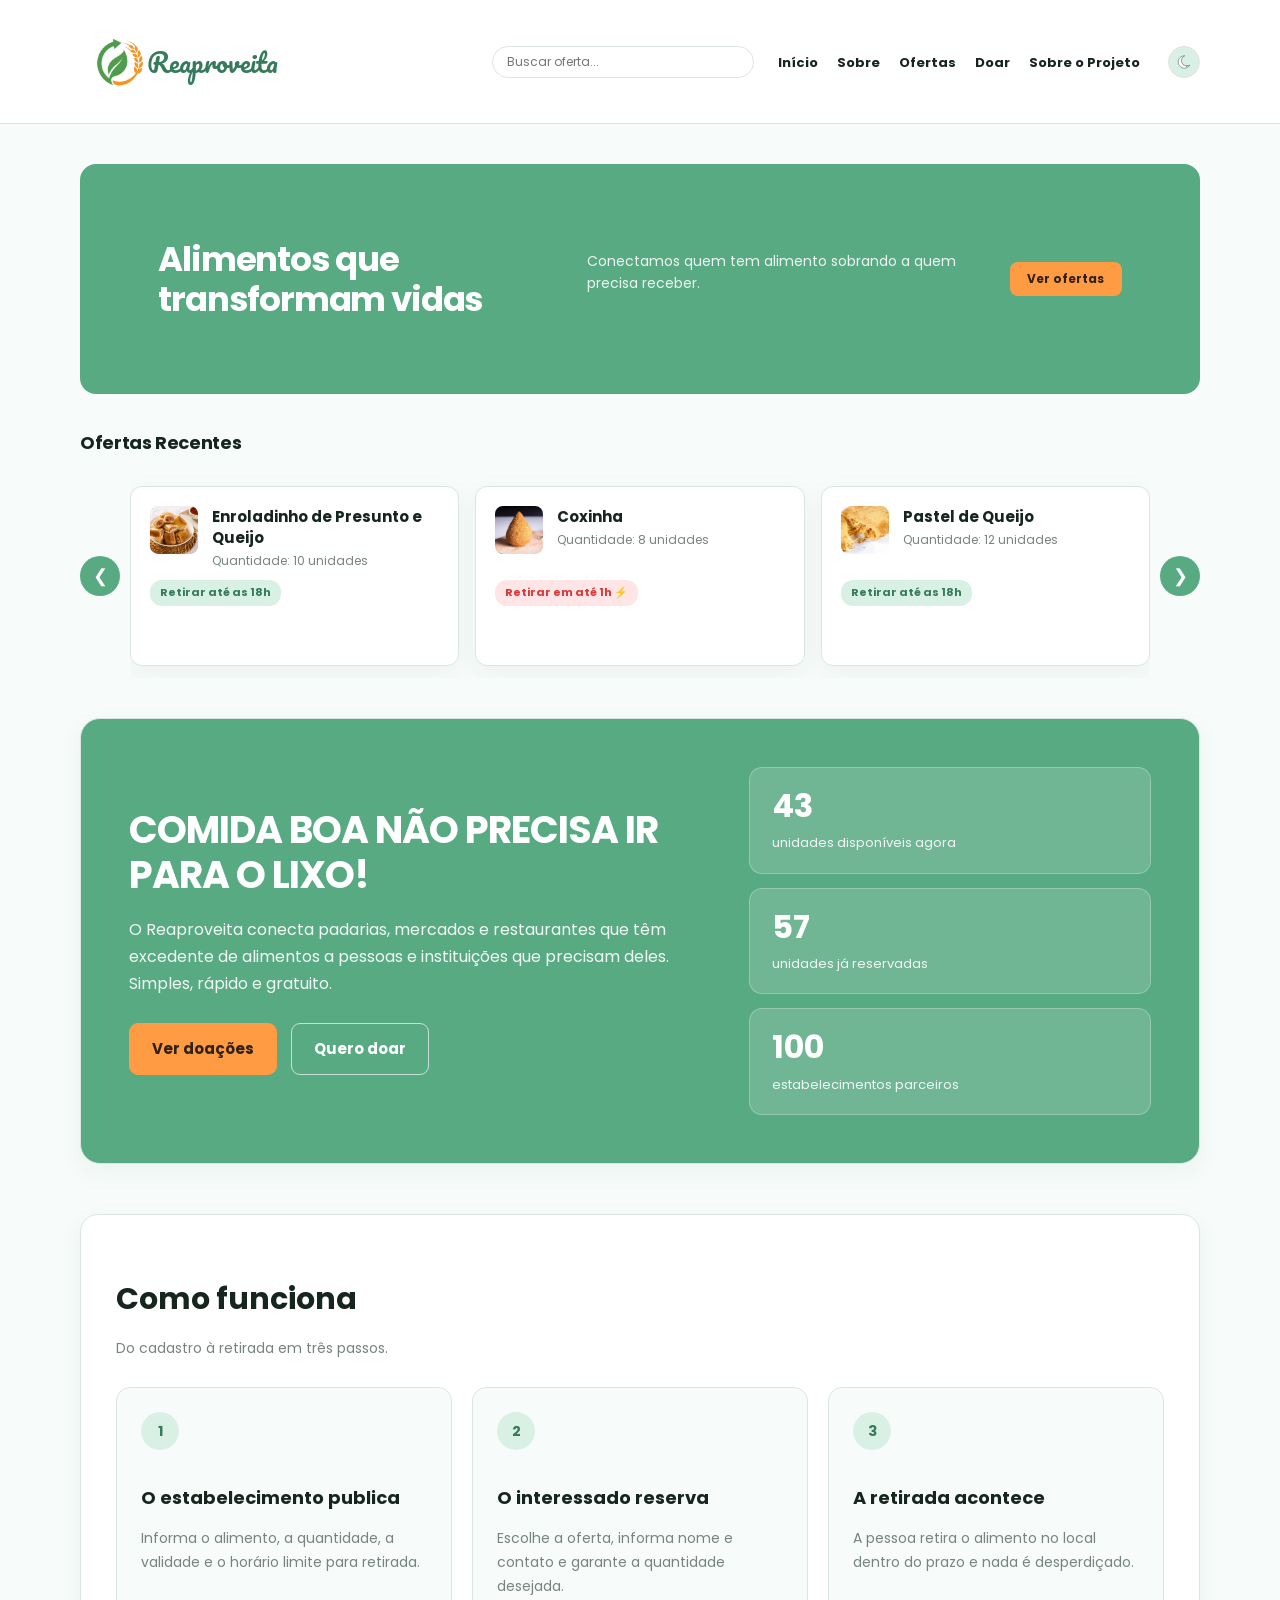
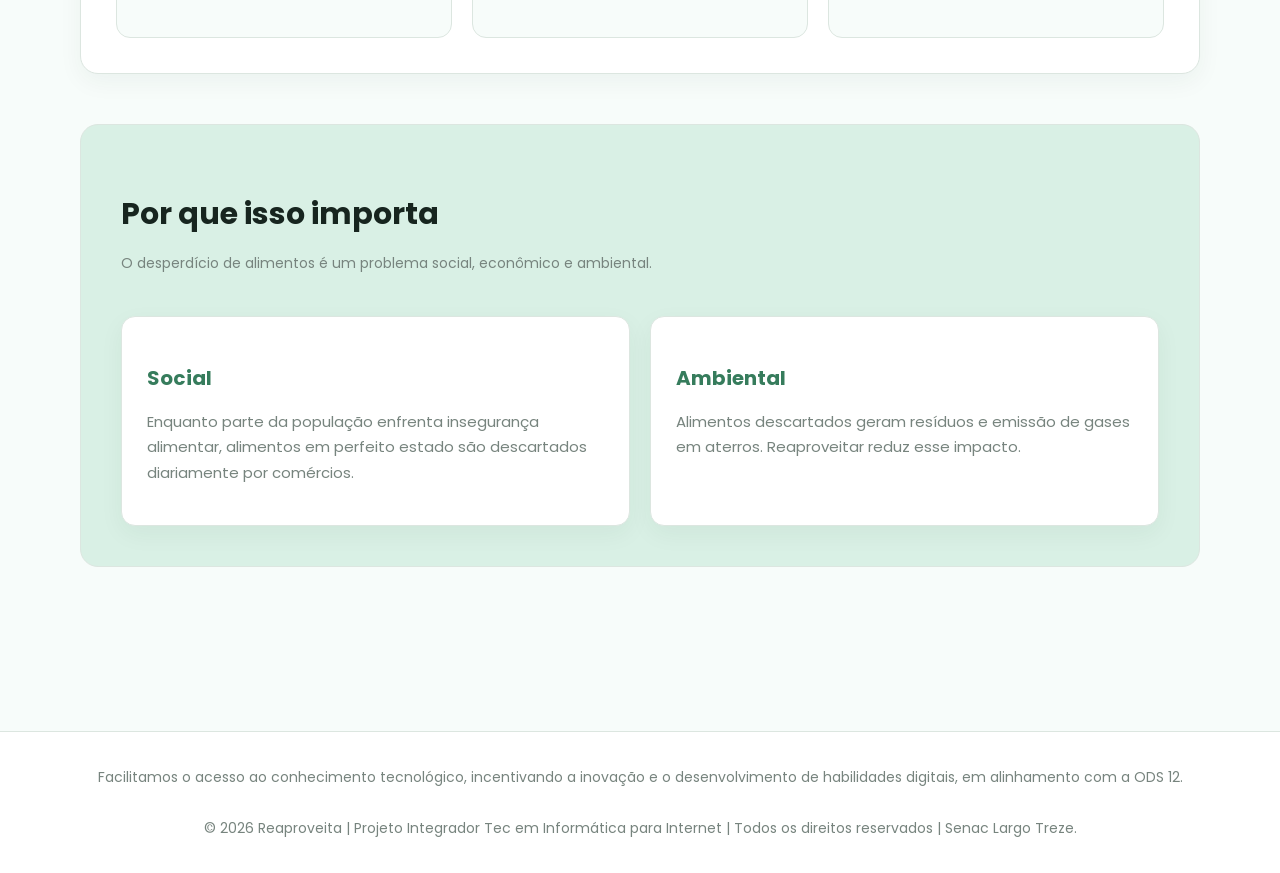
==== commit 28260e1f: "agr foram os links certos" ====
--- a/index.html
+++ b/index.html
@@ -11,7 +11,7 @@
 <body>
   <header class="cima">
     <nav class="menu">
-      <a href="/index.html">
+      <a href="index.html">
       <div class="logoReaproveita">
       <img src="./assets/img/logo_reaproveita.png" alt="Logo Reaproveita">
       <h1>Reaproveita</h1>
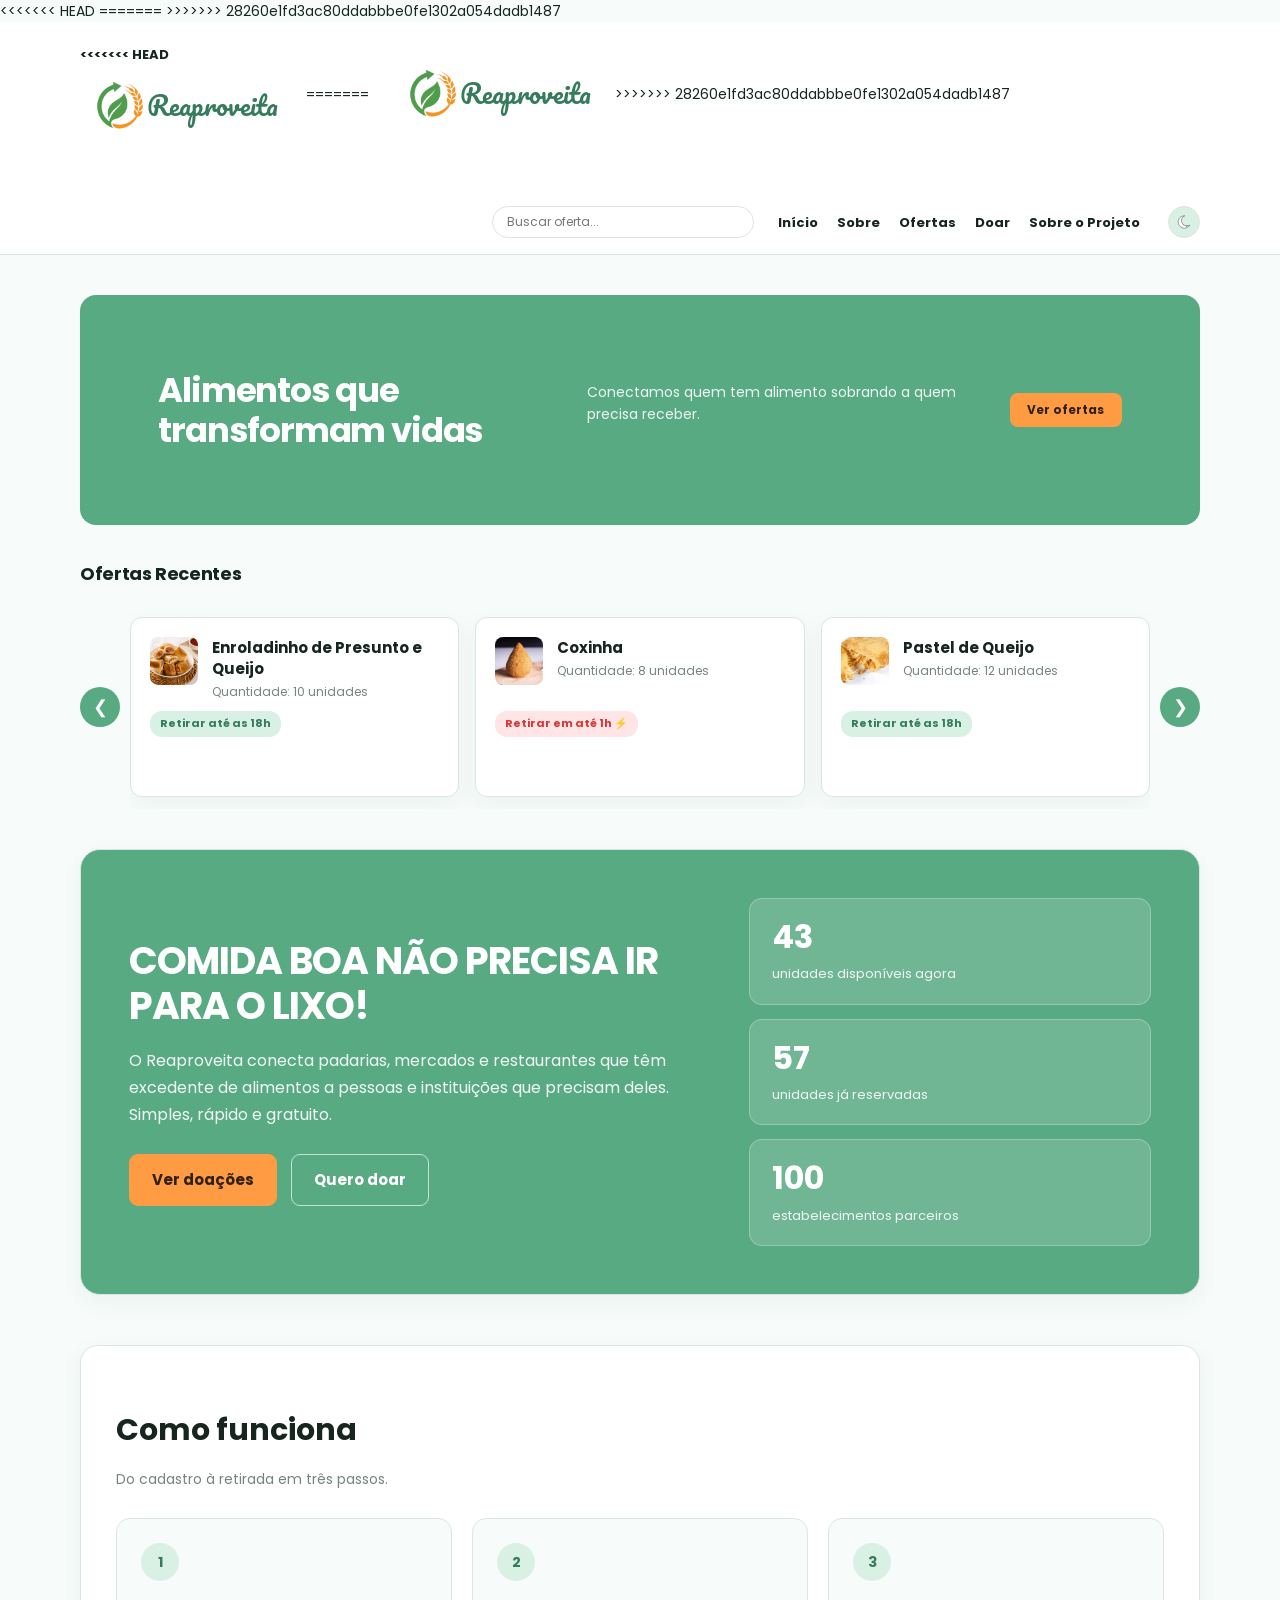
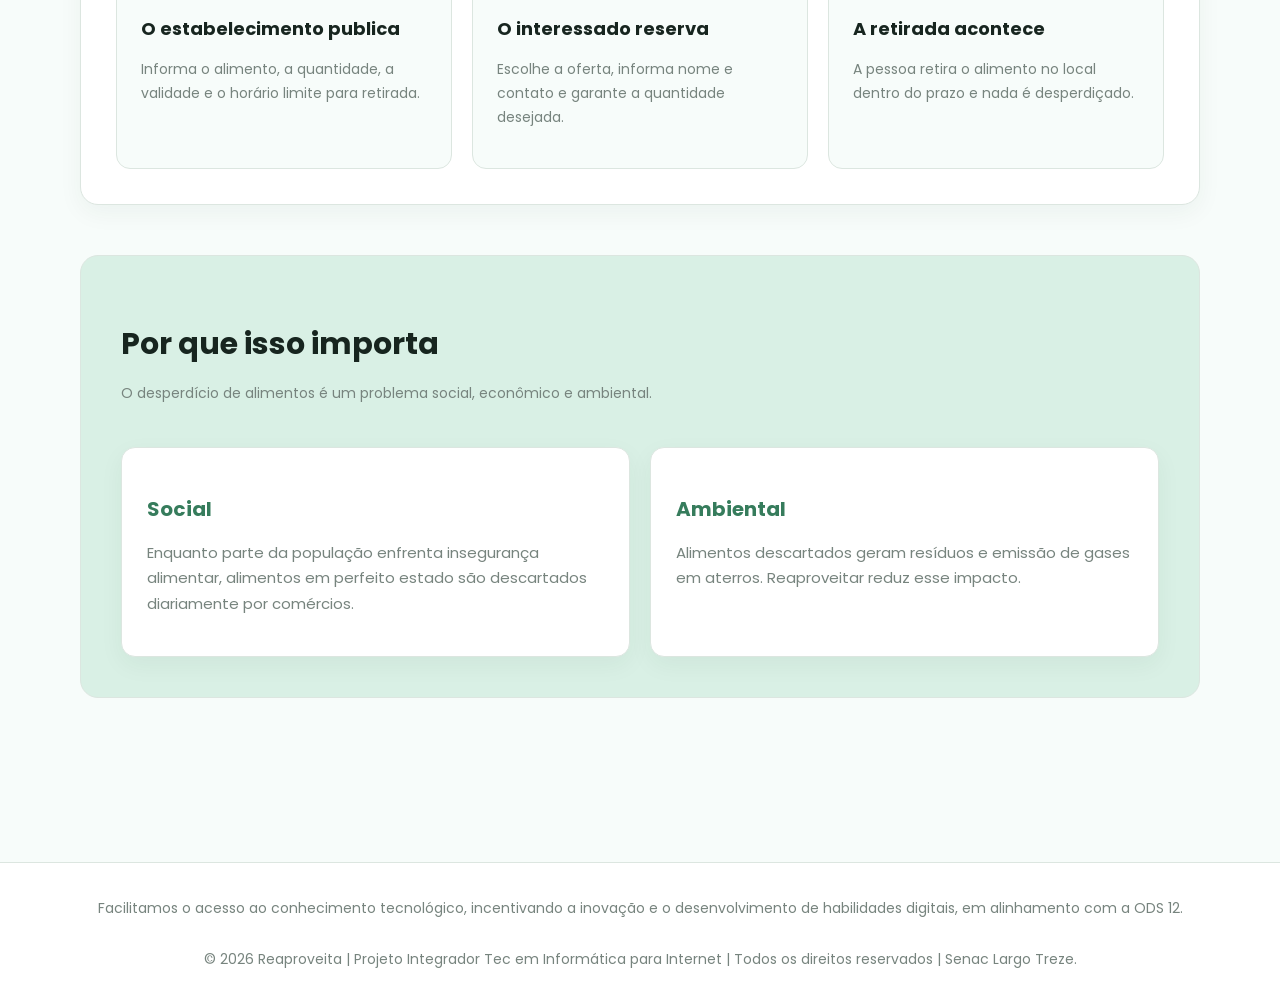
==== commit 6a50eb12: "finalizado" ====
--- a/index.html
+++ b/index.html
@@ -5,18 +5,31 @@
   <title>Reaproveita</title>
   <meta charset="UTF-8" />
   <meta name="viewport" content="width=device-width, initial-scale=1.0" />
+<<<<<<< HEAD
+  <link rel="icon" href="../assets/img/logo_reaproveita.png" type="image/svg+xml">
+  <link rel="stylesheet" href="../css/inicio.css" />
+=======
   <link rel="stylesheet" href="./css/inicio.css" />
+>>>>>>> 28260e1fd3ac80ddabbbe0fe1302a054dadb1487
 </head>
 
 <body>
   <header class="cima">
     <nav class="menu">
       <a href="index.html">
+<<<<<<< HEAD
+        <div class="logoReaproveita">
+          <img src="./assets/img/logo_reaproveita.png" alt="Logo Reaproveita">
+          <h1>Reaproveita</h1>
+        </div>
+      </a>
+=======
       <div class="logoReaproveita">
       <img src="./assets/img/logo_reaproveita.png" alt="Logo Reaproveita">
       <h1>Reaproveita</h1>
       </div>
     </a>
+>>>>>>> 28260e1fd3ac80ddabbbe0fe1302a054dadb1487
       <div class="caixa-busca">
         <input type="text" id="campoBusca" placeholder="Buscar oferta..." class="pesquisa" />
         <div id="resultadosBusca" class="resultados-busca"></div>
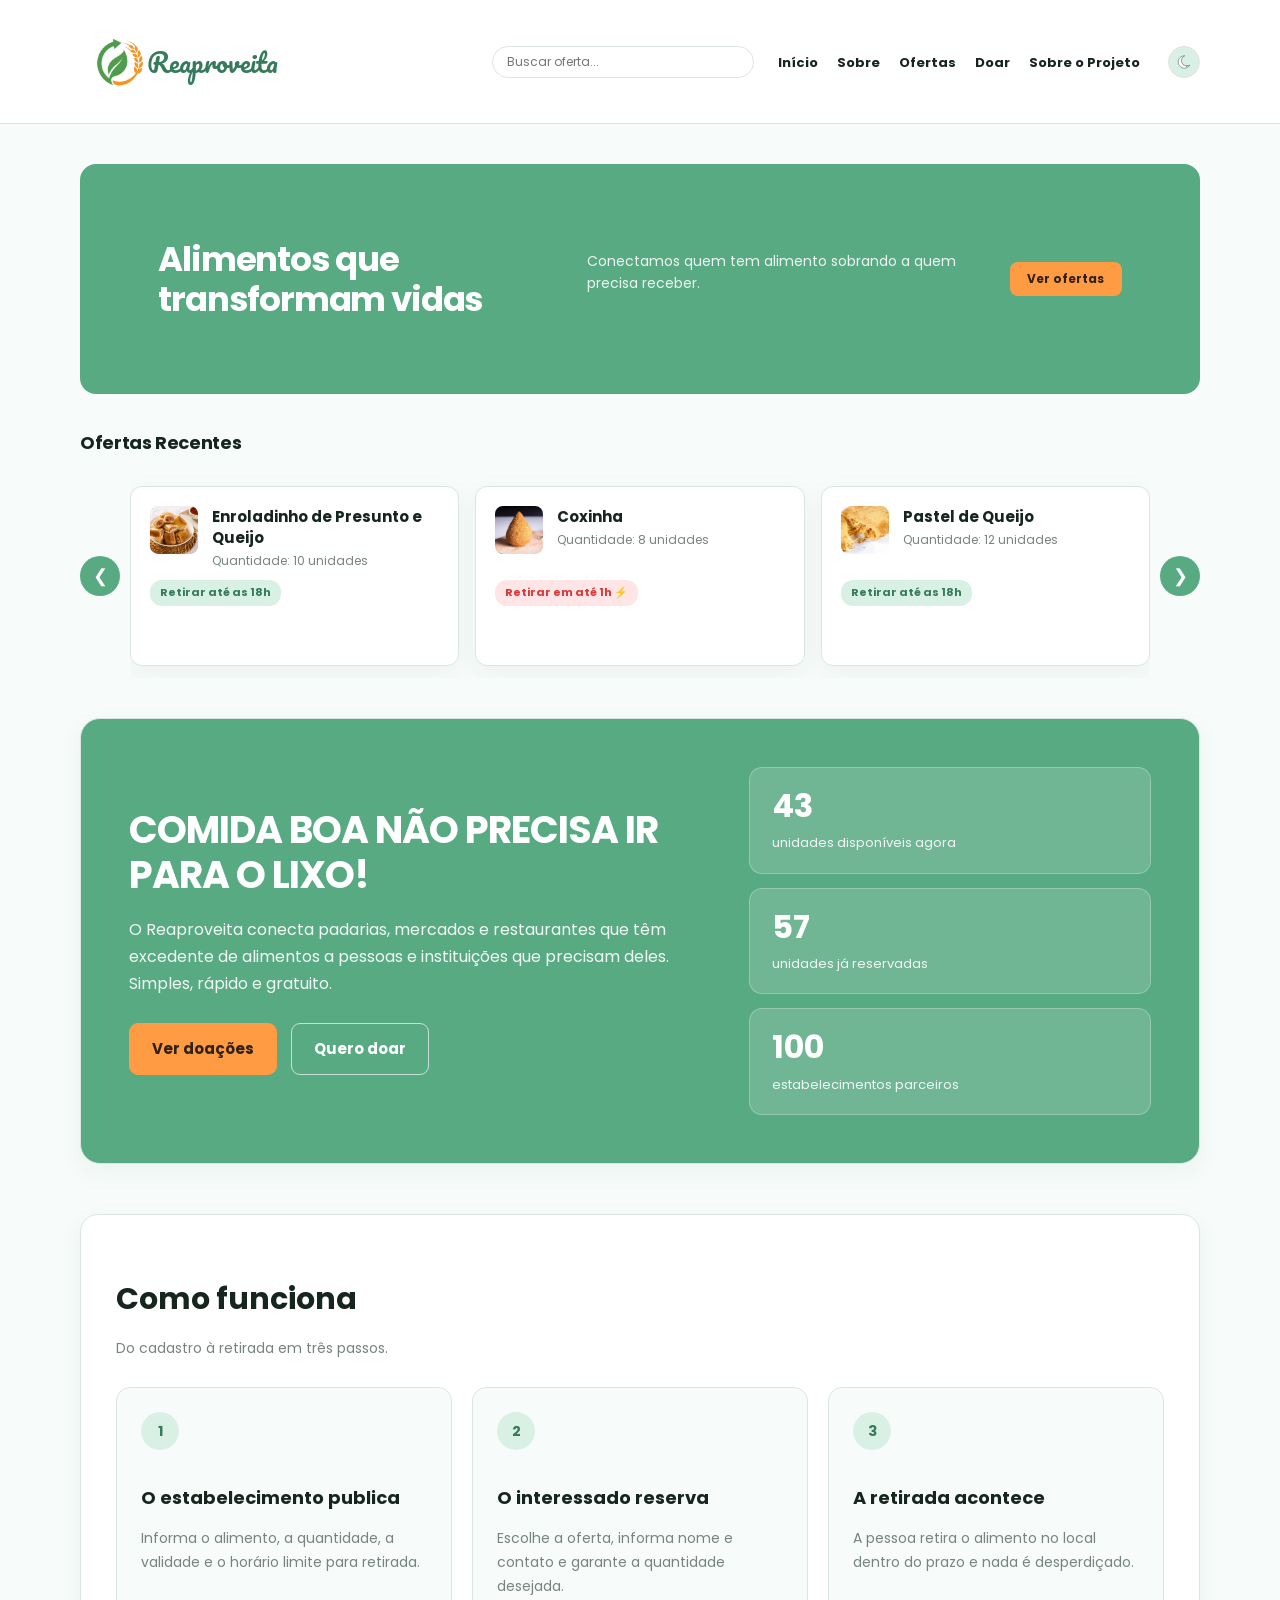
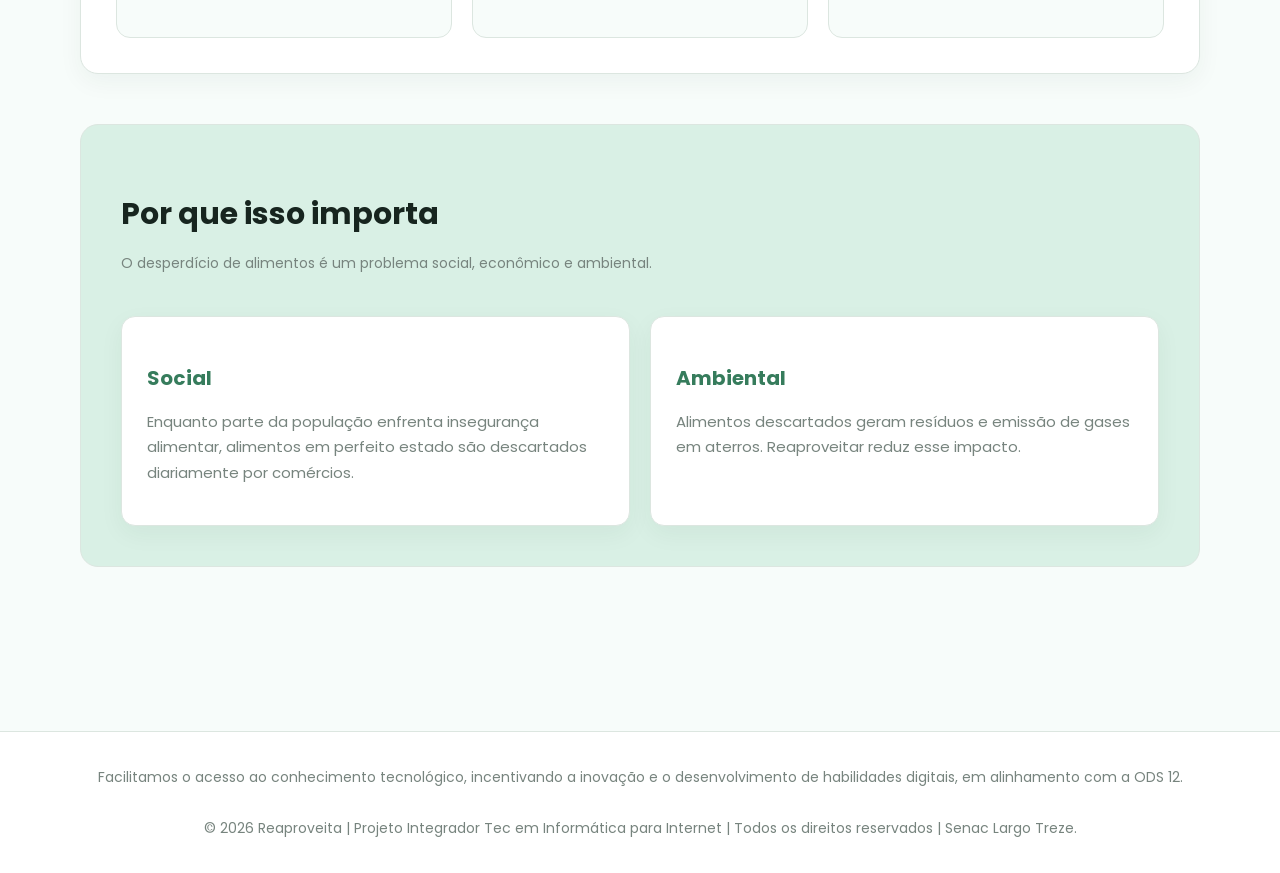
==== commit 393e3b7d: "merge talvez resolvida pelo G.O.A.T." ====
--- a/index.html
+++ b/index.html
@@ -5,31 +5,18 @@
   <title>Reaproveita</title>
   <meta charset="UTF-8" />
   <meta name="viewport" content="width=device-width, initial-scale=1.0" />
-<<<<<<< HEAD
-  <link rel="icon" href="../assets/img/logo_reaproveita.png" type="image/svg+xml">
-  <link rel="stylesheet" href="../css/inicio.css" />
-=======
   <link rel="stylesheet" href="./css/inicio.css" />
->>>>>>> 28260e1fd3ac80ddabbbe0fe1302a054dadb1487
 </head>
 
 <body>
   <header class="cima">
     <nav class="menu">
       <a href="index.html">
-<<<<<<< HEAD
-        <div class="logoReaproveita">
-          <img src="./assets/img/logo_reaproveita.png" alt="Logo Reaproveita">
-          <h1>Reaproveita</h1>
-        </div>
-      </a>
-=======
       <div class="logoReaproveita">
       <img src="./assets/img/logo_reaproveita.png" alt="Logo Reaproveita">
       <h1>Reaproveita</h1>
       </div>
     </a>
->>>>>>> 28260e1fd3ac80ddabbbe0fe1302a054dadb1487
       <div class="caixa-busca">
         <input type="text" id="campoBusca" placeholder="Buscar oferta..." class="pesquisa" />
         <div id="resultadosBusca" class="resultados-busca"></div>
